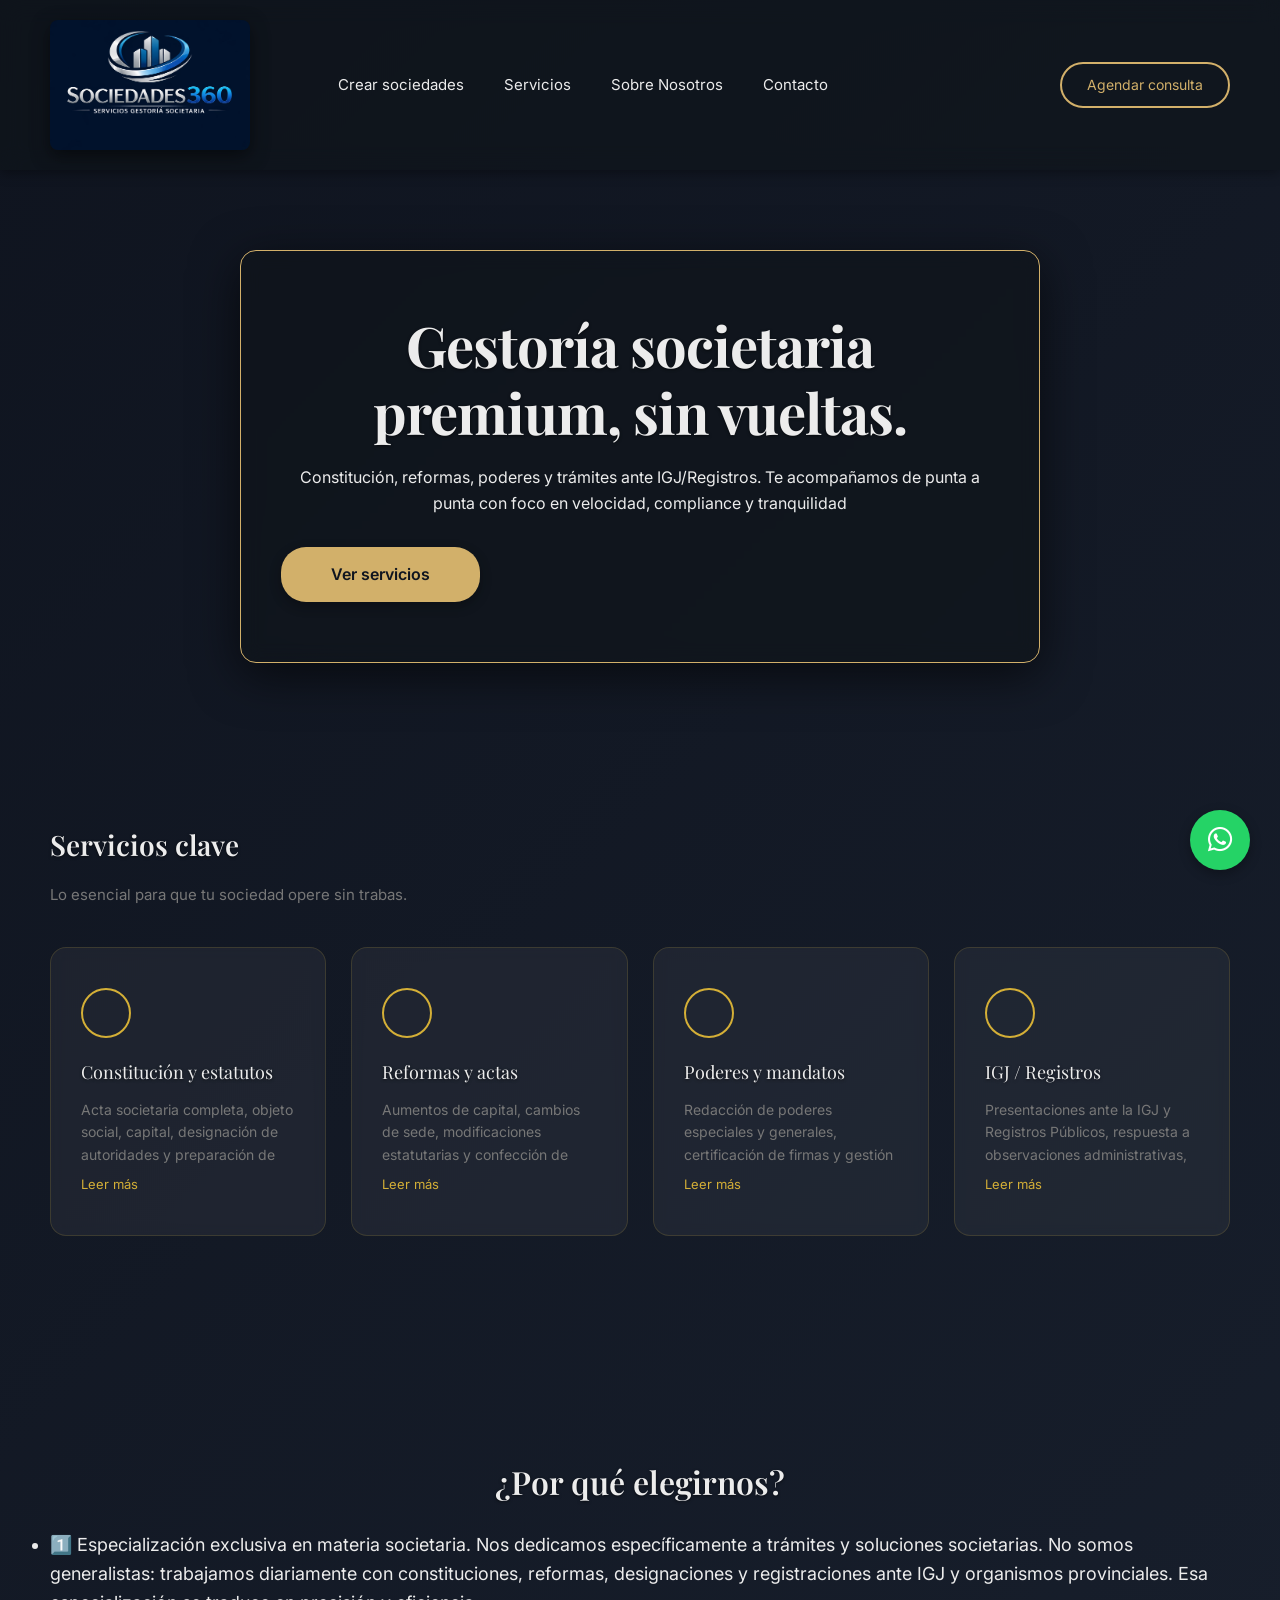
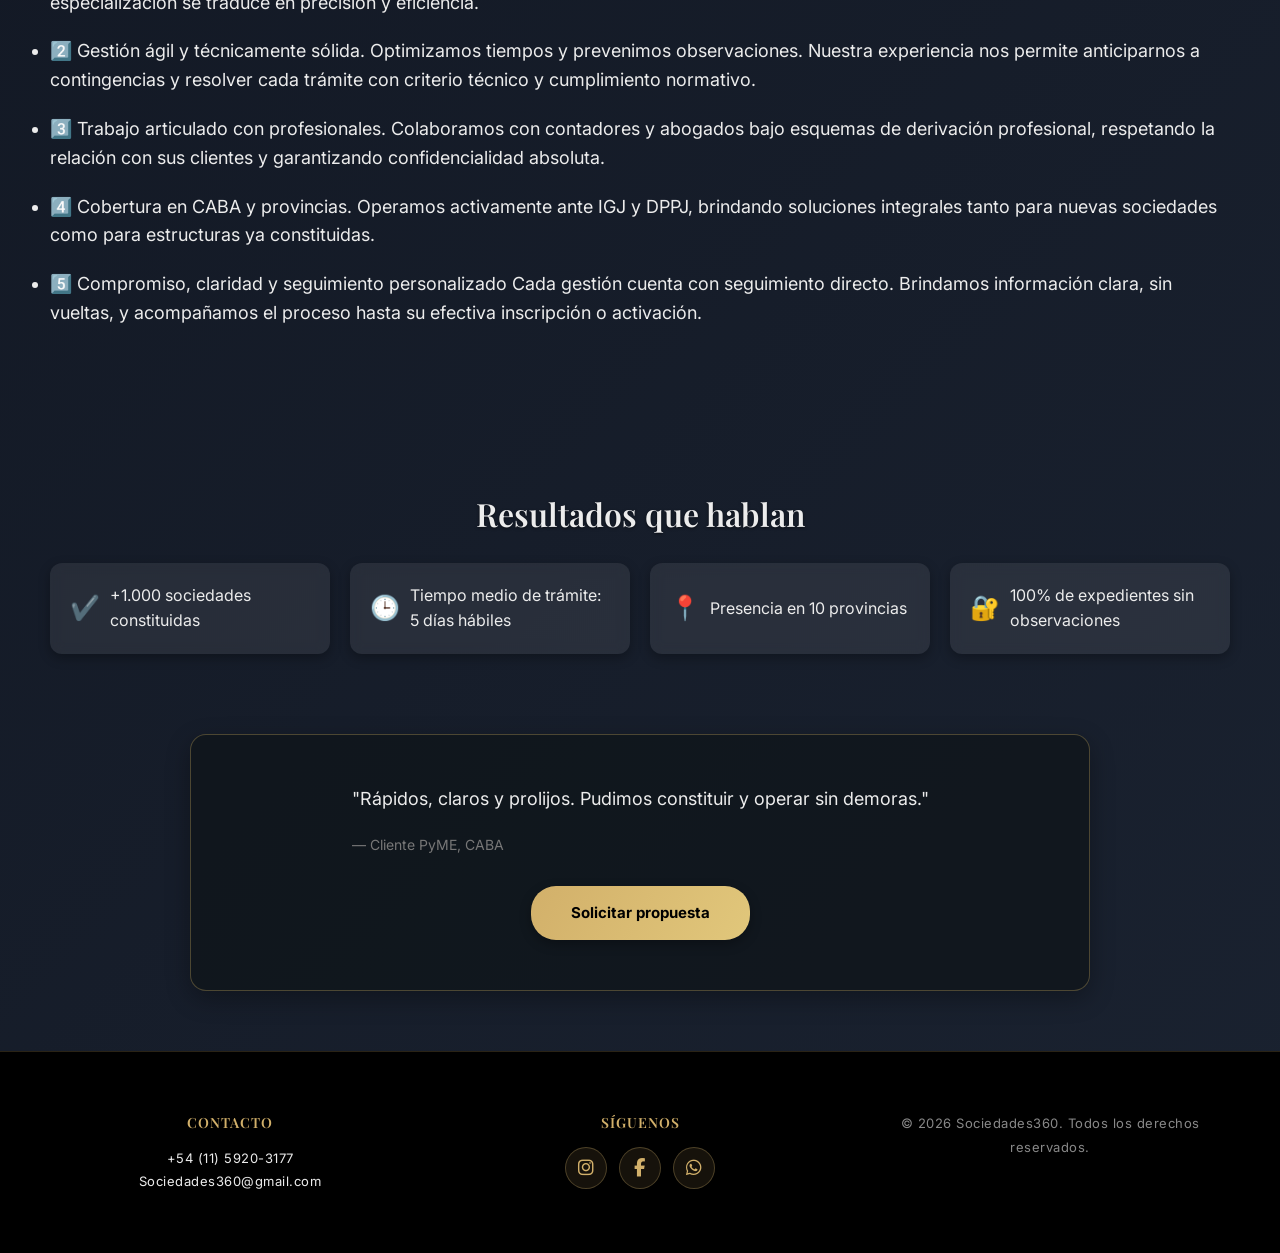
==== index.html @ 29f75405 "initial commit" ====
<!DOCTYPE html>
<html lang="es">
<head>
    <meta charset="UTF-8">
    <meta name="viewport" content="width=device-width, initial-scale=1.0">
    <title>Sociedades360</title>
    <meta charset="UTF-8"> <title>WhatsApp Icon</title> <!-- Enlace a Font Awesome desde CDN --> 
    <link rel="stylesheet" href="https://cdnjs.cloudflare.com/ajax/libs/font-awesome/6.5.1/css/all.min.css">
    <!-- Tipografía elegante -->
    <link href="https://fonts.googleapis.com/css2?family=Playfair+Display:wght@400;700&family=Inter:wght@300;400;600;700&display=swap" rel="stylesheet">
    <!-- FontAwesome para iconos -->
    <link rel="stylesheet" href="https://cdnjs.cloudflare.com/ajax/libs/font-awesome/6.4.0/css/all.min.css" integrity="sha512-ka7e6i5eOg2X3JPL40fGfkqYNPpd5F3sK0rqppsYAz16U38R8qiu8cR+3jG3GPT8Jl7A+0QSS7w7Ha7QOYObTw==" crossorigin="anonymous" referrerpolicy="no-referrer" />
    <link rel="stylesheet" href="/style.css">
</head>
<body>
    <!-- Navbar -->
    <nav>
        <a href="index.html" class="logo">
            <img src="./360sociedad.jpg" alt="Sociedades360 logo">
        </a>
        
        <ul class="nav-links">
            <li><a href="Crear.html">Crear sociedades</a></li>
            <li><a href="#servicios">Servicios</a></li>
            <li><a href="sobre-nosotros.html">Sobre Nosotros</a></li>
            <li><a href="contacto.html">Contacto</a></li>
        </ul>
        <a href="contacto.html" class="btn-agendar">Agendar consulta</a>
    </nav>
    
    <!-- Hero Section -->
    <section class="hero">
        <div class="hero-content">
            <h1>Gestoría societaria premium, sin vueltas.</h1>
            <p>Constitución, reformas, poderes y trámites ante IGJ/Registros. Te acompañamos de punta a punta con foco en velocidad, compliance y tranquilidad</p>
            <div class="hero-buttons">
                <a href="#servicios" class="btn-primary">Ver servicios</a>
            </div>
        </div>
    </section>
    
    <!-- Servicios Clave -->
    <section class="servicios-section" id="servicios">
        <h2>Servicios clave</h2>
        <p>Lo esencial para que tu sociedad opere sin trabas.</p>
        
        <div class="servicios-grid">
            <div class="servicio-card">
                <div class="icon"></div>
                <h4>Constitución y estatutos</h4>
                <p>Acta societaria completa, objeto social, capital, designación de autoridades y preparación de toda la documentación inicial exigida por la IGJ o el Registro correspondiente.</p>
                <span class="read-more">Leer más</span>
            </div>
            
            <div class="servicio-card">
                <div class="icon"></div>
                <h4>Reformas y actas</h4>
                <p>Aumentos de capital, cambios de sede, modificaciones estatutarias y confección de actas y documentación necesaria para llevar a cabo las reformas societarias de forma rápida y segura.</p>
                <span class="read-more">Leer más</span>
            </div>
            
            <div class="servicio-card">
                <div class="icon"></div>
                <h4>Poderes y mandatos</h4>
                <p>Redacción de poderes especiales y generales, certificación de firmas y gestión de mandatos ante terceros para que puedas delegar trámites con total confianza.</p>
                <span class="read-more">Leer más</span>
            </div>
            
            <div class="servicio-card">
                <div class="icon"></div>
                <h4>IGJ / Registros</h4>
                <p>Presentaciones ante la IGJ y Registros Públicos, respuesta a observaciones administrativas, seguimiento de expedientes y cierre definitivo de trámites para mantener tu empresa en regla.</p>
                <span class="read-more">Leer más</span>
            </div>
        </div>
    </section>
    
    <!-- Diferenciador -->
    <section class="diferenciador">
        <h2>¿Por qué elegirnos?</h2>
        <ul class="benefits">
            <li>1️⃣ Especialización exclusiva en materia societaria.
                Nos dedicamos específicamente a trámites y soluciones societarias. No somos generalistas: trabajamos diariamente con constituciones, reformas, designaciones y registraciones ante IGJ y organismos provinciales. Esa especialización se traduce en precisión y eficiencia.
            </li>
            <li>2️⃣ Gestión ágil y técnicamente sólida.
                Optimizamos tiempos y prevenimos observaciones. Nuestra experiencia nos permite anticiparnos a contingencias y resolver cada trámite con criterio técnico y cumplimiento normativo.

            </li>
            <li>3️⃣ Trabajo articulado con profesionales.
                Colaboramos con contadores y abogados bajo esquemas de derivación profesional, respetando la relación con sus clientes y garantizando confidencialidad absoluta.
            </li>
            <li>
                4️⃣ Cobertura en CABA y provincias.
                Operamos activamente ante IGJ y DPPJ, brindando soluciones integrales tanto para nuevas sociedades como para estructuras ya constituidas.
            </li>
            <li>5️⃣ Compromiso, claridad y seguimiento personalizado
                Cada gestión cuenta con seguimiento directo. Brindamos información clara, sin vueltas, y acompañamos el proceso hasta su efectiva inscripción o activación.
            </li>
        </ul>
    </section>
    
    <!-- Confianza -->
    <section class="confianza">
        <h2>Resultados que hablan</h2>
        <div class="stats">
            <div class="stat"><span class="icon">✔️</span><span>+1.000 sociedades constituidas</span></div>
            <div class="stat"><span class="icon">🕒</span><span>Tiempo medio de trámite: 5 días hábiles</span></div>
            <div class="stat"><span class="icon">📍</span><span>Presencia en 10 provincias</span></div>
            <div class="stat"><span class="icon">🔐</span><span>100% de expedientes sin observaciones</span></div>
        </div>
    </section>
    
    <!-- Testimonial -->
    <section class="testimonial-section">
        <div class="testimonial-text">
            <p>"Rápidos, claros y prolijos. Pudimos constituir y operar sin demoras."</p>
            <div class="testimonial-author">— Cliente PyME, CABA</div>
        </div>
        <a href="Crear.html" class="btn-solicitar">Solicitar propuesta</a>
    </section>
    
    <!-- Botón WhatsApp Flotante -->
<a href="https://wa.me/5491159203177?text=Hola%2C%20estoy%20contactando%20desde%20la%20pagina%20web%20y%20quisiera%20hacer%20una%20consulta." class="whatsapp-btn" target="_blank">
        <i class="fa-brands fa-whatsapp"></i>
    </a>
    
    <!-- Footer -->
    <footer>
        <div class="footer-content">
            <div class="footer-section">
                <h4>Contacto</h4>
                <p><a href="tel:+541159203177">+54 (11) 5920-3177</a></p>
                <p><a href="mailto:Sociedades360@gmail.com">Sociedades360@gmail.com</a></p>
            </div>
            <div class="footer-section">
                <h4>Síguenos</h4>
                <div style="display: flex; gap: 12px; justify-content: center; margin-top: 12px;">
                    <a href="https://instagram.com/sociedades360" target="_blank" class="footer-social" title="Instagram">
                        <i class="fab fa-instagram"></i>
                    </a>
                    <a href="#" class="footer-social" title="Facebook">
                        <i class="fab fa-facebook-f"></i>
                    </a>
                    <a href="https://wa.me/5491159203177" target="_blank" class="footer-social" title="WhatsApp">
                        <i class="fab fa-whatsapp"></i>
                    </a>
                </div>
            </div>
            <div class="footer-section">
                <p>&copy; 2026 Sociedades360. Todos los derechos reservados.</p>
            </div>
        </div>
    </footer>

    <!-- script para read-more -->
    <script>
        document.querySelectorAll('.servicio-card').forEach(card=>{
            const para = card.querySelector('p');
            const more = card.querySelector('.read-more');
            if(more){
                more.addEventListener('click',()=>{
                    para.classList.toggle('expanded');
                    more.textContent = para.classList.contains('expanded') ? 'Leer menos' : 'Leer más';
                });
            }
        });
    </script>
</body>
</html>
---- style.css ----
/* Shared site stylesheet generated by Copilot */

/* base resets */
* {
    margin: 0;
    padding: 0;
    box-sizing: border-box;
}

/* typography & body */
:root {
    --color-gold: #D2B06A;
    --color-dark: #0f141f;
    --color-dark2: #1a2230;
    --color-light: #ececec;
    --color-muted: #777;
}
body {
    font-family: 'Inter', 'Open Sans', Arial, sans-serif;
    background: linear-gradient(135deg, var(--color-dark) 0%, var(--color-dark2) 100%);
    color: var(--color-light);
    line-height: 1.6;
    overflow-x: hidden;
}
h1, h2, h3, h4 {
    font-family: 'Playfair Display', serif;
    text-shadow: 0 1px 3px rgba(0,0,0,0.6);
}
h1 { font-weight: 700; }
h2 { font-weight: 600; }
h3 { font-weight: 500; }
h4 { font-weight: 400; }
a { text-decoration: none; }
button { font-family: inherit; }

/* small Elegant accents */
.container { max-width:1200px; margin:0 auto; padding:0 20px; }

/* Navbar */
nav {
    display: flex;
    justify-content: space-between;
    align-items: center;
    padding: 20px 50px;
    background-color: rgba(15,20,25,0.5);
    backdrop-filter: blur(12px);
    box-shadow: 0 2px 12px rgba(0,0,0,0.4);
    position: sticky;
    top: 0;
    z-index: 100;
}
nav .logo { display:flex; align-items:center; gap:12px; color: var(--color-light); text-decoration: none; }
nav .logo img { height:130px; width:200px; object-fit:cover; border-radius:8px; margin-right:8px; box-shadow: 0 6px 18px rgba(0,0,0,0.5); }
nav .logo .logo-text { font-family: 'Playfair Display', serif; font-weight:700; font-size:20px; letter-spacing:1px; color:var(--color-light); }
nav .logo .logo-360 { color: var(--color-gold); margin-left:6px; font-weight:800; }
nav a { transition: color .25s, letter-spacing .25s; }
nav a:hover { letter-spacing: 1px; color: #b89a3c; }

.logo {
    font-weight: bold;
    font-size: 20px;
}

.nav-links {
    display: flex;
    gap: 40px;
    list-style: none;
    flex: 1;
    margin-left: 80px;
}

.nav-links a {
    color: var(--color-light);
    text-decoration: none;
    font-size: 15px;
    transition: color 0.3s;
}

.nav-links a:hover {
    color: #d4af37;
}

.nav-links a.active {
    color: var(--color-gold);
    font-weight: 600;
}

.btn-agendar {
    background: transparent;
    border: 2px solid var(--color-gold);
    color: var(--color-gold);
    padding: 10px 25px;
    border-radius: 25px;
    cursor: pointer;
    font-size: 14px;
    transition: background 0.3s, color 0.3s, transform 0.3s;
}

.btn-agendar:hover {
    background-color: var(--color-gold);
    color: #000;
    transform: translateY(-2px);
}

/* Hero Section */
.hero {
    display: flex;
    justify-content: center;
    align-items: center;
    padding: 80px 50px;
    text-align: center;
    gap: 50px;
}

.hero-content {
    flex: 1;
    max-width: 800px;
    padding: 60px 40px;
    background: rgba(15,20,25,0.6);
    backdrop-filter: blur(10px);
    border: 1px solid var(--color-gold);
    border-radius: 16px;
    box-shadow: 0 12px 48px rgba(0,0,0,0.6);
    animation: fadeIn 1s ease;
}
.hero h1, .hero p { color: var(--color-light); }
.hero h1 { font-size: 64px; letter-spacing: -1px; }
.hero p { font-size: 20px; }

@keyframes fadeIn { from {opacity:0; transform: translateY(20px);} to {opacity:1; transform: translateY(0);} }

.hero h1 {
    font-size: 56px;
    font-weight: bold;
    margin-bottom: 20px;
    line-height: 1.2;
}

.hero p {
    font-size: 16px;
    margin-bottom: 30px;
    line-height: 1.6;
}

.hero-buttons {
    display: flex;
    gap: 20px;
}

.btn-primary {
    background: linear-gradient(120deg, var(--color-gold) 0%, #e1c77b 100%);
    color: #000;
    padding: 15px 40px;
    border: none;
    border-radius: 25px;
    font-size: 15px;
    font-weight: bold;
    cursor: pointer;
    transition: filter 0.3s, transform 0.3s;
    box-shadow: 0 4px 12px rgba(0,0,0,0.3);
}

.btn-primary:hover {
    filter: brightness(1.1);
    transform: translateY(-3px);
}

.btn-secondary {
    background: transparent;
    border: 2px solid var(--color-gold);
    color: var(--color-gold);
    padding: 13px 38px;
    border-radius: 25px;
    font-size: 15px;
    cursor: pointer;
    transition: background 0.3s, color 0.3s, transform 0.3s;
}

.btn-secondary:hover {
    background-color: var(--color-gold);
    color: #000;
    transform: translateY(-3px);
}

/* Secciones nuevas */
.diferenciador, .confianza {
    padding: 80px 50px;
    color: var(--color-light);
}
.diferenciador h2, .confianza h2 {
    font-size: 32px;
    margin-bottom: 24px;
    text-align: center;
}
.benefits, .stats {
    display: grid;
    gap: 20px;
}
.benefits li {
    font-size: 18px;
    line-height:1.6;
}
.stats {
    grid-template-columns: repeat(auto-fit,minmax(200px,1fr));
}
.stat {
    background: rgba(255,255,255,0.08);
    padding: 20px;
    border-radius: 12px;
    backdrop-filter: blur(6px);
    box-shadow: 0 4px 12px rgba(0,0,0,0.3);
    display: flex;
    align-items: center;
}
.stat .icon {
    color: var(--color-gold);
    font-size: 24px;
    margin-right: 10px;
}

/* Nosotros Section */
.nosotros-section {
    padding: 80px 50px;
    color: var(--color-light);
}

.nosotros-section h2 {
    font-size: 36px;
    margin-bottom: 30px;
    text-align: center;
    color: var(--color-gold);
    text-shadow: 0 1px 3px rgba(0,0,0,0.6);
}

.nosotros-section h3 {
    font-size: 20px;
    margin-top: 25px;
    margin-bottom: 15px;
    color: var(--color-gold);
}

.nosotros-container {
    display: grid;
    grid-template-columns: 1fr 1fr;
    gap: 60px;
    margin-bottom: 40px;
    max-width: 1200px;
    margin-left: auto;
    margin-right: auto;
}

.nosotros-text {
    background: rgba(30, 40, 55, 0.5);
    padding: 40px;
    border-radius: 12px;
    border: 1px solid rgba(210, 176, 106, 0.2);
    backdrop-filter: blur(6px);
}

.nosotros-text p {
    font-size: 16px;
    line-height: 1.8;
    margin-bottom: 15px;
    color: var(--color-light);
}

.nosotros-text p strong {
    color: var(--color-gold);
}

.servicios-lista {
    list-style: none;
    padding-left: 0;
}

.servicios-lista li {
    font-size: 15px;
    line-height: 1.8;
    margin-bottom: 12px;
    padding-left: 24px;
    position: relative;
    color: var(--color-light);
}

.servicios-lista li::before {
    content: '✓';
    position: absolute;
    left: 0;
    color: var(--color-gold);
    font-weight: bold;
    font-size: 18px;
}

.servicios-lista li strong {
    color: var(--color-gold);
}

.nosotros-map {
    background: rgba(30, 40, 55, 0.5);
    padding: 30px;
    border-radius: 12px;
    border: 1px solid rgba(210, 176, 106, 0.2);
    backdrop-filter: blur(6px);
    height: fit-content;
}

.nosotros-map h3 {
    margin-top: 0;
}

@media (max-width: 768px) {
    .nosotros-container {
        grid-template-columns: 1fr;
        gap: 30px;
    }
    
    .nosotros-section {
        padding: 60px 20px;
    }
}


.servicios-section {
    padding: 80px 50px;
}

.servicios-section h2 {
    font-size: 28px;
    margin-bottom: 15px;
}

.servicios-section > p {
    color: var(--color-muted);
    margin-bottom: 40px;
    font-size: 15px;
}

.servicios-grid {
    display: grid;
    grid-template-columns: repeat(4, 1fr);
    gap: 25px;
    margin-bottom: 60px;
}

.servicio-card {
    background: rgba(255,255,255,0.05);
    backdrop-filter: blur(6px);
    border: 1px solid rgba(184,154,60,0.2);
    border-radius: 16px;
    padding: 40px 30px;
    transition: transform 0.3s, box-shadow 0.3s, border-color 0.3s;
}

.servicio-card:hover {
    border-color: #b89a3c;
    transform: translateY(-8px);
    box-shadow: 0 12px 32px rgba(0,0,0,0.25);
}

.servicio-card .icon {
    width: 50px;
    height: 50px;
    border: 2px solid #d4af37;
    border-radius: 50%;
    margin-bottom: 20px;
}

.servicio-card h4 {
    font-size: 18px;
    margin-bottom: 12px;
    color: var(--color-light);
}

.servicio-card p {
    color: var(--color-muted);
    font-size: 14px;
    line-height: 1.6;
    max-height: 4.8em; /* approx 3 lines */
    overflow: hidden;
    position: relative;
}
.servicio-card p.expanded {
    max-height: none;
}
.servicio-card .read-more {
    display: block;
    margin-top: 8px;
    font-size: 13px;
    color: #d4af37;
    cursor: pointer;
    user-select: none;
}
.servicio-card .read-more:hover {
    text-decoration: underline;
}

/* Testimonial */
.testimonial-section {
    background: rgba(15,20,25,0.7);
    border: 1px solid rgba(216,182,100,0.3);
    border-radius: 16px;
    padding: 50px 60px;
    margin: 0 auto 60px auto;
    max-width: 900px;
    display: flex;
    flex-direction: column;
    align-items: center;
    gap: 30px;
    box-shadow: 0 8px 24px rgba(0,0,0,0.3);
}

.testimonial-text {
    flex: 1;
}

.testimonial-text p {
    font-size: 18px;
    color: var(--color-light);
    margin-bottom: 20px;
    line-height: 1.6;
}

.testimonial-author {
    color: var(--color-muted);
    font-size: 14px;
}

.btn-solicitar {
    background: linear-gradient(120deg, var(--color-gold) 0%, #e1c77b 100%);
    color: #000;
    padding: 15px 40px;
    border: none;
    border-radius: 25px;
    font-size: 15px;
    font-weight: bold;
    cursor: pointer;
    transition: all 0.3s;
    white-space: nowrap;
    box-shadow: 0 4px 12px rgba(0,0,0,0.3);
}

.btn-solicitar:hover {
    filter: brightness(1.1);
}

/* Footer */
footer {
    background-color: #000;
    padding: 40px 20px;
    color: #888;
    font-size: 13px;
    letter-spacing: 0.5px;
    border-top: 1px solid rgba(210,176,106,0.2);
}

.footer-content {
    display: grid;
    grid-template-columns: repeat(3, 1fr);
    gap: 30px;
    max-width: 1200px;
    margin: 0 auto;
    padding: 20px 0;
}

.footer-section {
    text-align: center;
}

.footer-section h4 {
    font-size: 14px;
    color: var(--color-gold);
    margin-bottom: 12px;
    font-weight: 600;
    text-transform: uppercase;
    letter-spacing: 1px;
}

.footer-section p {
    font-size: 13px;
    line-height: 1.8;
}

.footer-section a {
    color: var(--color-light);
    text-decoration: none;
    transition: color 0.3s;
}

.footer-section a:hover {
    color: var(--color-gold);
}

@media (max-width: 768px) {
    .footer-content {
        grid-template-columns: 1fr;
        gap: 20px;
    }
}

/* Iconos de redes sociales en footer */
.footer-social {
    display: inline-flex;
    align-items: center;
    justify-content: center;
    width: 42px;
    height: 42px;
    background: rgba(210,176,106,0.1);
    border: 1.5px solid rgba(210,176,106,0.3);
    border-radius: 50%;
    color: var(--color-gold);
    transition: all 0.3s ease;
    font-size: 18px;
    text-decoration: none;
}

.footer-social i {
    font-size: 18px;
    color: var(--color-gold);
}

.footer-social:hover {
    background: var(--color-gold);
    color: var(--color-dark);
    border-color: var(--color-gold);
    transform: translateY(-3px);
    box-shadow: 0 6px 12px rgba(210,176,106,0.2);
}

.footer-social:hover i {
    color: var(--color-dark);
}

/* WhatsApp Flotante */
.whatsapp-btn {
    position: fixed;
    bottom: 30px;
    right: 30px;
    width: 60px;
    height: 60px;
    background-color: #25d366;
    border-radius: 50%;
    display: flex;
    justify-content: center;
    align-items: center;
    text-decoration: none;
    box-shadow: 0 4px 12px rgba(0, 0, 0, 0.3);
    transition: all 0.3s ease;
    z-index: 999;
    color: #fff;
    border: none;
}

.whatsapp-btn i {
    font-size: 28px;
    color: #fff;
}

.whatsapp-btn:hover {
    background-color: #1fbe5a;
    transform: scale(1.1);
    box-shadow: 0 6px 20px rgba(37, 211, 102, 0.4);
}

/* Wizard form (Crear.html) */
main {
    padding: 80px 20px;
    display: flex;
    justify-content: center;
}

.form-wrapper {
    background: rgba(15,20,25,0.7);
    border: 1px solid var(--color-gold);
    backdrop-filter: blur(8px);
    padding: 40px 60px;
    border-radius: 16px;
    max-width: 600px;
    width: 100%;
}

main h1 {
    color: var(--color-gold);
    text-align: center;
    margin-bottom: 10px;
    font-size: 28px;
}

main p {
    text-align: center;
    margin-bottom: 30px;
    color: var(--color-light);
}

.step h2 {
    font-size: 24px;
    margin-bottom: 20px;
    color: var(--color-light);
    text-align: center;
    position: relative;
}
.step h2::after {
    content: '';
    display: block;
    width: 50px;
    height: 3px;
    background: var(--color-gold);
    margin: 8px auto 0;
}

.step{display:none; opacity:0; transition: opacity .4s ease;}
.step.active{display:block; opacity:1;}
.buttons{margin-top:30px;display:flex;justify-content:space-between;}
.buttons button{padding:10px 20px;border:none;border-radius:6px;cursor:pointer;font-size:14px;}
.btn-next{background: var(--color-gold); color: #000;}
.btn-prev{background: #333; color: var(--color-light);}
.options{display:flex;gap:20px;flex-wrap:wrap;margin-top:20px;}
.option{flex:1 1 45%;border:2px solid rgba(216,182,100,0.3);border-radius:8px;padding:20px;cursor:pointer;transition:border-color .3s;background:rgba(255,255,255,0.05);color:var(--color-light);}
.option small { display:block; margin-top:5px; font-size:12px; color: var(--color-muted); }
.option.selected{border-color:var(--color-gold);background:rgba(216,182,100,0.2);}
label{display:block;margin-top:15px;font-weight:600;color:var(--color-light);}
input[type=text],input[type=number],textarea{width:100%;padding:10px;margin-top:5px;border:1px solid rgba(255,255,255,0.2);border-radius:6px;font-size:14px;background:rgba(0,0,0,0.4);color:var(--color-light);}
textarea{resize:none;height:150px;}

/* Nueva estructura Sobre Nosotros - Hero */
.hero-nosotros {
    background: linear-gradient(135deg, rgba(210,176,106,0.05) 0%, rgba(210,176,106,0.01) 100%);
    padding: 100px 50px;
    text-align: center;
    border-bottom: 2px solid rgba(210,176,106,0.2);
}

.hero-nosotros-content h1 {
    font-size: 48px;
    color: var(--color-gold);
    margin-bottom: 20px;
    text-shadow: 0 2px 6px rgba(0,0,0,0.5);
}

.hero-nosotros-content p {
    font-size: 18px;
    color: var(--color-light);
    max-width: 700px;
    margin: 10px auto;
}

/* Secciones de contenido */
.seccion-content, .seccion-ubicacion, .seccion-servicios-nosotros, .seccion-cta-final {
    padding: 80px 50px;
}

.container-seccion {
    max-width: 1200px;
    margin: 0 auto;
}

.seccion-content h2, .seccion-ubicacion h2, .seccion-servicios-nosotros h2, .seccion-cta-final h2 {
    font-size: 42px;
    color: var(--color-gold);
    margin-bottom: 50px;
    text-align: center;
    text-shadow: 0 2px 6px rgba(0,0,0,0.5);
}

/* Quiénes Somos - Layout 2 columnas */
.contenido-dos-columnas {
    display: grid;
    grid-template-columns: 1fr 1fr;
    gap: 60px;
    align-items: start;
}

.columna-texto {
    background: rgba(30,40,55,0.4);
    padding: 40px;
    border-radius: 12px;
    border: 1px solid rgba(210,176,106,0.2);
    backdrop-filter: blur(6px);
}

.columna-texto p {
    font-size: 16px;
    line-height: 1.8;
    margin-bottom: 18px;
    color: var(--color-light);
}

.columna-texto p strong {
    color: var(--color-gold);
}

.lista-valores {
    list-style: none;
    padding: 0;
    margin-top: 20px;
}

.lista-valores li {
    font-size: 15px;
    line-height: 1.8;
    margin-bottom: 12px;
    color: var(--color-light);
}

.lista-valores li strong {
    color: var(--color-gold);
}

/* Stats Column */
.columna-stats {
    display: grid;
    grid-template-columns: 1fr 1fr;
    gap: 20px;
}

.stat-block {
    background: rgba(210,176,106,0.1);
    border: 1px solid rgba(210,176,106,0.3);
    border-radius: 12px;
    padding: 30px 20px;
    text-align: center;
    backdrop-filter: blur(6px);
    transition: all 0.3s ease;
}

.stat-block:hover {
    background: rgba(210,176,106,0.2);
    border-color: rgba(210,176,106,0.6);
    transform: translateY(-5px);
}

.stat-numero {
    font-size: 36px;
    font-weight: 700;
    color: var(--color-gold);
    margin-bottom: 8px;
}

.stat-label {
    font-size: 14px;
    color: var(--color-light);
    text-transform: uppercase;
    letter-spacing: 1px;
}

/* Ubicación */
.seccion-ubicacion {
    background: rgba(210,176,106,0.03);
    border-top: 2px solid rgba(210,176,106,0.2);
    border-bottom: 2px solid rgba(210,176,106,0.2);
}

.contenido-ubicacion {
    display: grid;
    grid-template-columns: 1fr 1fr;
    gap: 60px;
    align-items: center;
}

.info-ubicacion {
    background: rgba(30,40,55,0.4);
    padding: 40px;
    border-radius: 12px;
    border: 1px solid rgba(210,176,106,0.2);
    backdrop-filter: blur(6px);
}

.info-ubicacion h3 {
    font-size: 24px;
    color: var(--color-gold);
    margin-bottom: 20px;
}

.info-ubicacion p {
    font-size: 15px;
    line-height: 1.8;
    margin-bottom: 16px;
    color: var(--color-light);
}

.info-ubicacion p strong {
    color: var(--color-gold);
}

.mapa-container {
    border-radius: 12px;
    overflow: hidden;
    border: 2px solid rgba(210,176,106,0.3);
}

.mapa-container iframe {
    width: 100%;
    height: 450px;
    border: none;
}

/* Servicios Grid */
.servicios-grid-nosotros {
    display: grid;
    grid-template-columns: repeat(3, 1fr);
    gap: 30px;
    margin-top: 40px;
}

.servicio-bloque {
    background: rgba(30,40,55,0.5);
    padding: 30px;
    border-radius: 12px;
    border: 1px solid rgba(210,176,106,0.2);
    backdrop-filter: blur(6px);
    transition: all 0.3s ease;
}

.servicio-bloque:hover {
    background: rgba(30,40,55,0.8);
    border-color: rgba(210,176,106,0.5);
    transform: translateY(-8px);
    box-shadow: 0 12px 24px rgba(210,176,106,0.15);
}

.servicio-bloque h4 {
    font-size: 18px;
    color: var(--color-light);
    margin-bottom: 15px;
    font-weight: 600;
}

.servicio-bloque p {
    font-size: 14px;
    line-height: 1.7;
    color: var(--color-light);
}

/* CTA Final */
.seccion-cta-final {
    text-align: center;
    background: linear-gradient(135deg, rgba(210,176,106,0.08) 0%, rgba(210,176,106,0.02) 100%);
    border-top: 2px solid rgba(210,176,106,0.2);
}

.seccion-cta-final h2 {
    margin-bottom: 15px;
}

.seccion-cta-final p {
    font-size: 18px;
    color: var(--color-light);
    margin-bottom: 30px;
}

.btn-primary, .btn-secondary {
    padding: 15px 50px;
    font-size: 16px;
    font-weight: 600;
    border: none;
    border-radius: 25px;
    cursor: pointer;
    transition: all 0.3s ease;
    text-decoration: none;
}

.btn-primary {
    background: var(--color-gold);
    color: var(--color-dark);
}

.btn-primary:hover {
    background: #e8c34a;
    transform: translateY(-2px);
    box-shadow: 0 8px 16px rgba(210,176,106,0.3);
}

.btn-secondary {
    background: transparent;
    border: 2px solid var(--color-gold);
    color: var(--color-gold);
}

.btn-secondary:hover {
    background: var(--color-gold);
    color: var(--color-dark);
    transform: translateY(-2px);
}

@media (max-width: 768px) {
    .nav-links {
        flex-direction: column;
        gap: 20px;
    }
    
    .hero {
        flex-direction: column;
    }
    
    .servicios-grid {
        grid-template-columns: 1fr;
    }
    
    .testimonial-section {
        flex-direction: column;
    }
    
    .whatsapp-btn {
        bottom: 20px;
        right: 20px;
    }
    
    /* Mobile - Sobre Nosotros */
    .hero-nosotros {
        padding: 60px 20px;
    }
    
    .hero-nosotros-content h1 {
        font-size: 32px;
    }
    
    .hero-nosotros-content p {
        font-size: 16px;
    }
    
    .seccion-content, .seccion-ubicacion, .seccion-servicios-nosotros, .seccion-cta-final {
        padding: 60px 20px;
    }
    
    .seccion-content h2, .seccion-ubicacion h2, .seccion-servicios-nosotros h2, .seccion-cta-final h2 {
        font-size: 28px;
        margin-bottom: 30px;
    }
    
    .contenido-dos-columnas {
        grid-template-columns: 1fr;
        gap: 30px;
    }
    
    .columna-stats {
        grid-template-columns: 1fr 1fr;
        gap: 15px;
    }
    
    .stat-block {
        padding: 20px 15px;
    }
    
    .stat-numero {
        font-size: 28px;
    }
    
    .contenido-ubicacion {
        grid-template-columns: 1fr;
        gap: 30px;
    }
    
    .mapa-container iframe {
        height: 300px;
    }
    
    .servicios-grid-nosotros {
        grid-template-columns: 1fr;
        gap: 20px;
    }
    
    [style*="display: flex; gap: 20px"] {
        flex-direction: column !important;
    }
}

/* Contacto Page */

/* Hero Contacto */
.hero-contacto {
    background: linear-gradient(135deg, rgba(210,176,106,0.05) 0%, rgba(210,176,106,0.01) 100%);
    padding: 100px 50px;
    text-align: center;
    border-bottom: 2px solid rgba(210,176,106,0.2);
}

.hero-contacto-content h1 {
    font-size: 48px;
    color: var(--color-gold);
    margin-bottom: 20px;
    text-shadow: 0 2px 6px rgba(0,0,0,0.5);
}

.hero-contacto-content p {
    font-size: 18px;
    color: var(--color-light);
    max-width: 700px;
    margin: 0 auto;
}

/* Sección de Contacto */
.seccion-contacto {
    padding: 80px 50px;
    background: rgba(210,176,106,0.01);
}

.contacto-grid {
    display: grid;
    grid-template-columns: 1fr 1fr;
    gap: 60px;
    max-width: 1200px;
    margin: 0 auto;
}

/* Formulario */
.formulario-contacto {
    background: rgba(30,40,55,0.4);
    padding: 40px;
    border-radius: 12px;
    border: 1px solid rgba(210,176,106,0.2);
    backdrop-filter: blur(6px);
}

.formulario-contacto h2 {
    font-size: 28px;
    color: var(--color-gold);
    margin-bottom: 30px;
}

.form-group {
    margin-bottom: 20px;
    display: flex;
    flex-direction: column;
}

.form-group label {
    font-size: 14px;
    font-weight: 600;
    color: var(--color-light);
    margin-bottom: 8px;
    text-transform: uppercase;
    letter-spacing: 0.5px;
}

.form-group input,
.form-group textarea {
    padding: 12px 15px;
    border: 1px solid rgba(210,176,106,0.2);
    border-radius: 6px;
    background: rgba(0,0,0,0.3);
    color: var(--color-light);
    font-family: 'Inter', sans-serif;
    font-size: 14px;
    transition: all 0.3s ease;
}

.form-group input:focus,
.form-group textarea:focus {
    outline: none;
    border-color: var(--color-gold);
    background: rgba(0,0,0,0.5);
    box-shadow: 0 0 8px rgba(210,176,106,0.2);
}

.form-group input::placeholder,
.form-group textarea::placeholder {
    color: rgba(236,236,236,0.4);
}

.btn-enviar {
    width: 100%;
    padding: 15px;
    background: var(--color-gold);
    color: var(--color-dark);
    border: none;
    border-radius: 6px;
    font-weight: 700;
    font-size: 16px;
    cursor: pointer;
    transition: all 0.3s ease;
    text-transform: uppercase;
    letter-spacing: 1px;
    margin-top: 10px;
}

.btn-enviar:hover {
    background: #e8c34a;
    transform: translateY(-2px);
    box-shadow: 0 8px 16px rgba(210,176,106,0.3);
}

/* Información de Contacto */
.info-contacto {
    display: flex;
    flex-direction: column;
    gap: 30px;
}

.info-contacto h2 {
    font-size: 28px;
    color: var(--color-gold);
    margin-bottom: 10px;
}

.info-bloque {
    background: rgba(30,40,55,0.4);
    padding: 25px;
    border-radius: 12px;
    border: 1px solid rgba(210,176,106,0.2);
    backdrop-filter: blur(6px);
    transition: all 0.3s ease;
}

.info-bloque:hover {
    background: rgba(30,40,55,0.6);
    border-color: rgba(210,176,106,0.4);
}

.info-bloque h3 {
    font-size: 16px;
    color: var(--color-light);
    margin-bottom: 12px;
    font-weight: 600;
}

.info-bloque p {
    font-size: 14px;
    color: var(--color-light);
    line-height: 1.6;
}

.info-bloque a {
    color: var(--color-light);
    text-decoration: none;
    transition: color 0.3s;
}

.info-bloque a:hover {
    color: var(--color-gold);
}

.contact-link {
    color: var(--color-light);
    text-decoration: none;
    transition: color 0.3s;
}

.contact-link:hover {
    color: var(--color-gold);
}

.redes-sociales {
    padding-bottom: 10px;
}

.red-social {
    display: inline-flex;
    align-items: center;
    justify-content: center;
    width: 45px;
    height: 45px;
    background: rgba(210,176,106,0.1);
    border: 1px solid rgba(210,176,106,0.3);
    border-radius: 50%;
    color: var(--color-gold);
    transition: all 0.3s ease;
    font-size: 18px;
}

.red-social:hover {
    background: var(--color-gold);
    color: var(--color-dark);
    transform: translateY(-3px);
}

/* Mapa */
.seccion-mapa {
    padding: 80px 50px;
    border-top: 2px solid rgba(210,176,106,0.2);
    border-bottom: 2px solid rgba(210,176,106,0.2);
}

.seccion-mapa h2 {
    font-size: 42px;
    color: var(--color-gold);
    margin-bottom: 40px;
    text-align: center;
}

.mapa-responsive {
    max-width: 1200px;
    margin: 0 auto;
    border-radius: 12px;
    overflow: hidden;
    border: 2px solid rgba(210,176,106,0.3);
    box-shadow: 0 8px 24px rgba(0,0,0,0.3);
}

/* CTA Contacto */
.seccion-cta-contacto {
    text-align: center;
    padding: 80px 50px;
    background: linear-gradient(135deg, rgba(210,176,106,0.08) 0%, rgba(210,176,106,0.02) 100%);
}

.seccion-cta-contacto h2 {
    font-size: 42px;
    color: var(--color-gold);
    margin-bottom: 15px;
}

.seccion-cta-contacto p {
    font-size: 18px;
    color: var(--color-light);
    max-width: 700px;
    margin: 0 auto;
}

/* Media Query Contacto */
@media (max-width: 768px) {
    .hero-contacto {
        padding: 60px 20px;
    }
    
    .hero-contacto-content h1 {
        font-size: 32px;
    }
    
    .hero-contacto-content p {
        font-size: 16px;
    }
    
    .seccion-contacto {
        padding: 60px 20px;
    }
    
    .contacto-grid {
        grid-template-columns: 1fr;
        gap: 30px;
    }
    
    .formulario-contacto h2,
    .info-contacto h2 {
        font-size: 24px;
    }
    
    .seccion-mapa {
        padding: 60px 20px;
    }
    
    .seccion-mapa h2 {
        font-size: 28px;
        margin-bottom: 30px;
    }
    
    .mapa-responsive iframe {
        height: 350px;
    }
    
    .seccion-cta-contacto {
        padding: 60px 20px;
    }
    
    .seccion-cta-contacto h2 {
        font-size: 28px;
    }
    
    .seccion-cta-contacto p {
        font-size: 16px;
    }
}
.aviso-whatsapp{
  margin-top: 10px;
  font-size: 0.9rem;
  opacity: 0.8;
  line-height: 1.3;
}
.form-input{
    padding: 10px;
    margin-top: 5px;
    border: 1px solid rgba(255, 255, 255, 0.2);
    border-radius: 6px;
    font-size: 14px;
    background: rgba(0, 0, 0, 0.4);
    color: var(--color-light);
}
.menu-btn{
  display: flex;
  align-items: center;
  gap: 8px;
  background: #a31212;
  color: white;
  padding: 8px 14px;
  border-radius: 6px;
  text-decoration: none;
}

.icono{
  width:16px;
  height:16px;
}
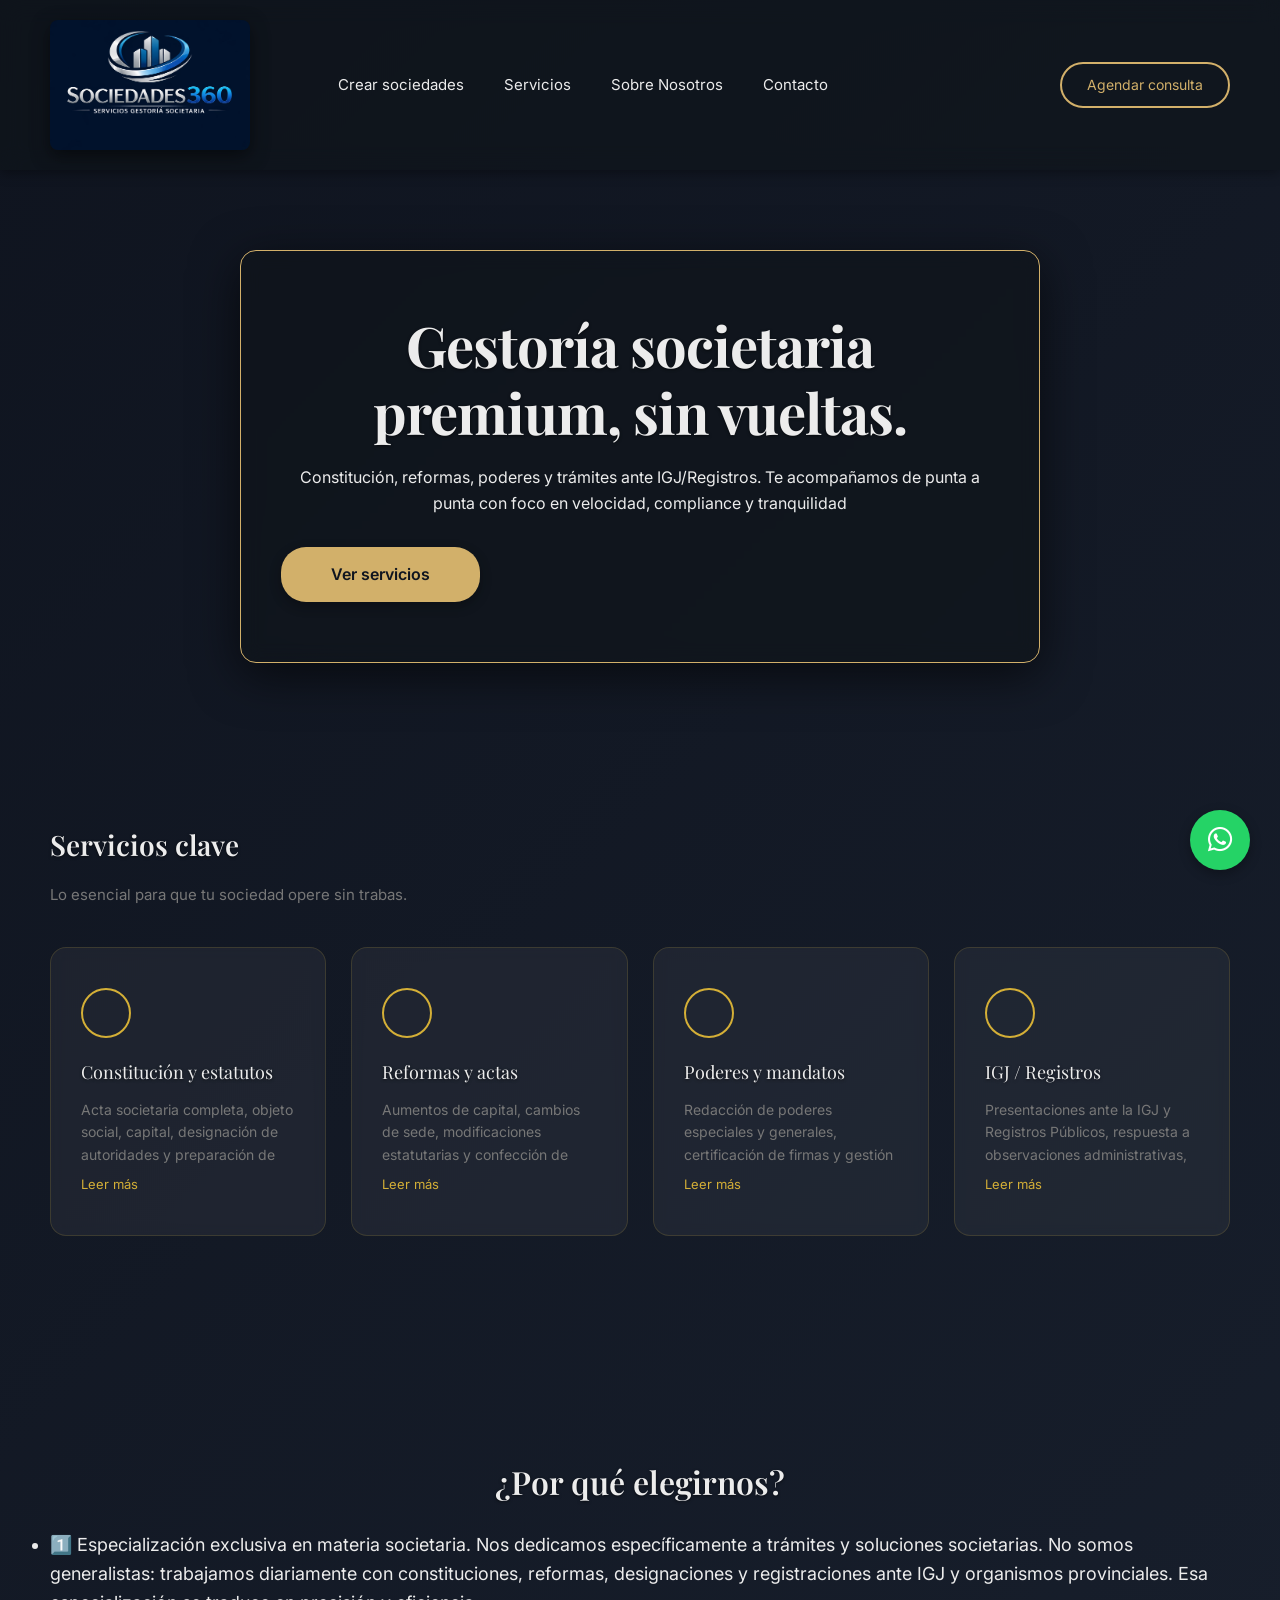
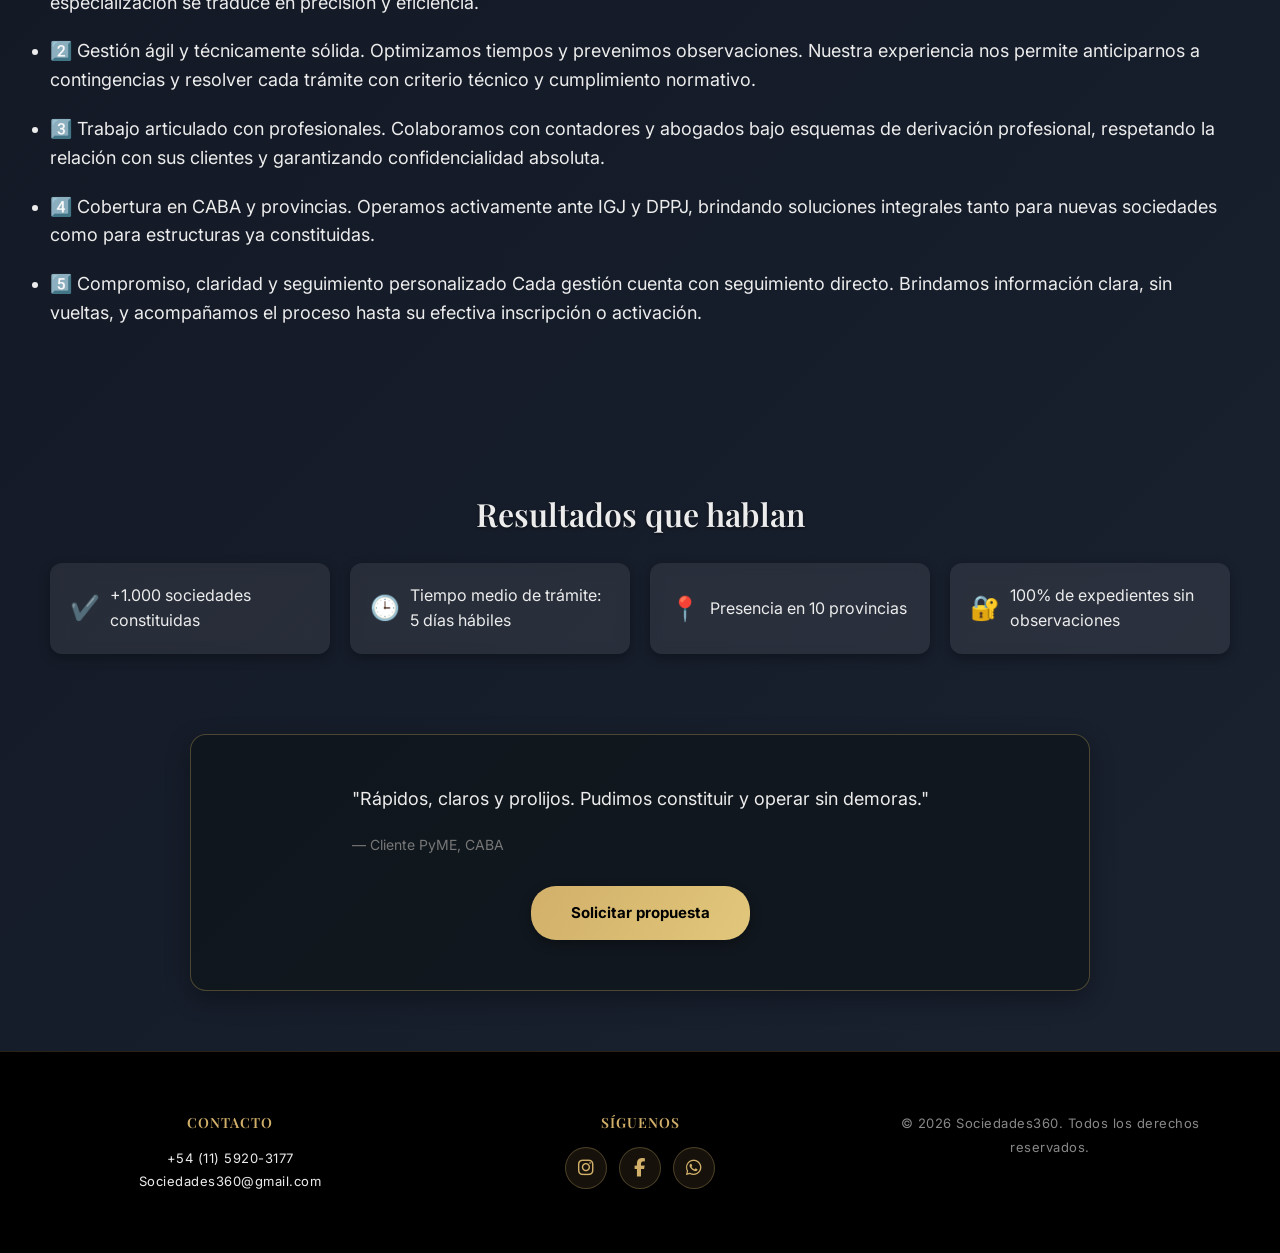
==== commit c719bf14: "Update index.html" ====
--- a/index.html
+++ b/index.html
@@ -10,7 +10,7 @@
     <link href="https://fonts.googleapis.com/css2?family=Playfair+Display:wght@400;700&family=Inter:wght@300;400;600;700&display=swap" rel="stylesheet">
     <!-- FontAwesome para iconos -->
     <link rel="stylesheet" href="https://cdnjs.cloudflare.com/ajax/libs/font-awesome/6.4.0/css/all.min.css" integrity="sha512-ka7e6i5eOg2X3JPL40fGfkqYNPpd5F3sK0rqppsYAz16U38R8qiu8cR+3jG3GPT8Jl7A+0QSS7w7Ha7QOYObTw==" crossorigin="anonymous" referrerpolicy="no-referrer" />
-    <link rel="stylesheet" href="/style.css">
+    <link rel="stylesheet" href="./style.css">
 </head>
 <body>
     <!-- Navbar -->
@@ -166,4 +166,5 @@
         });
     </script>
 </body>
-</html>+
+</html>
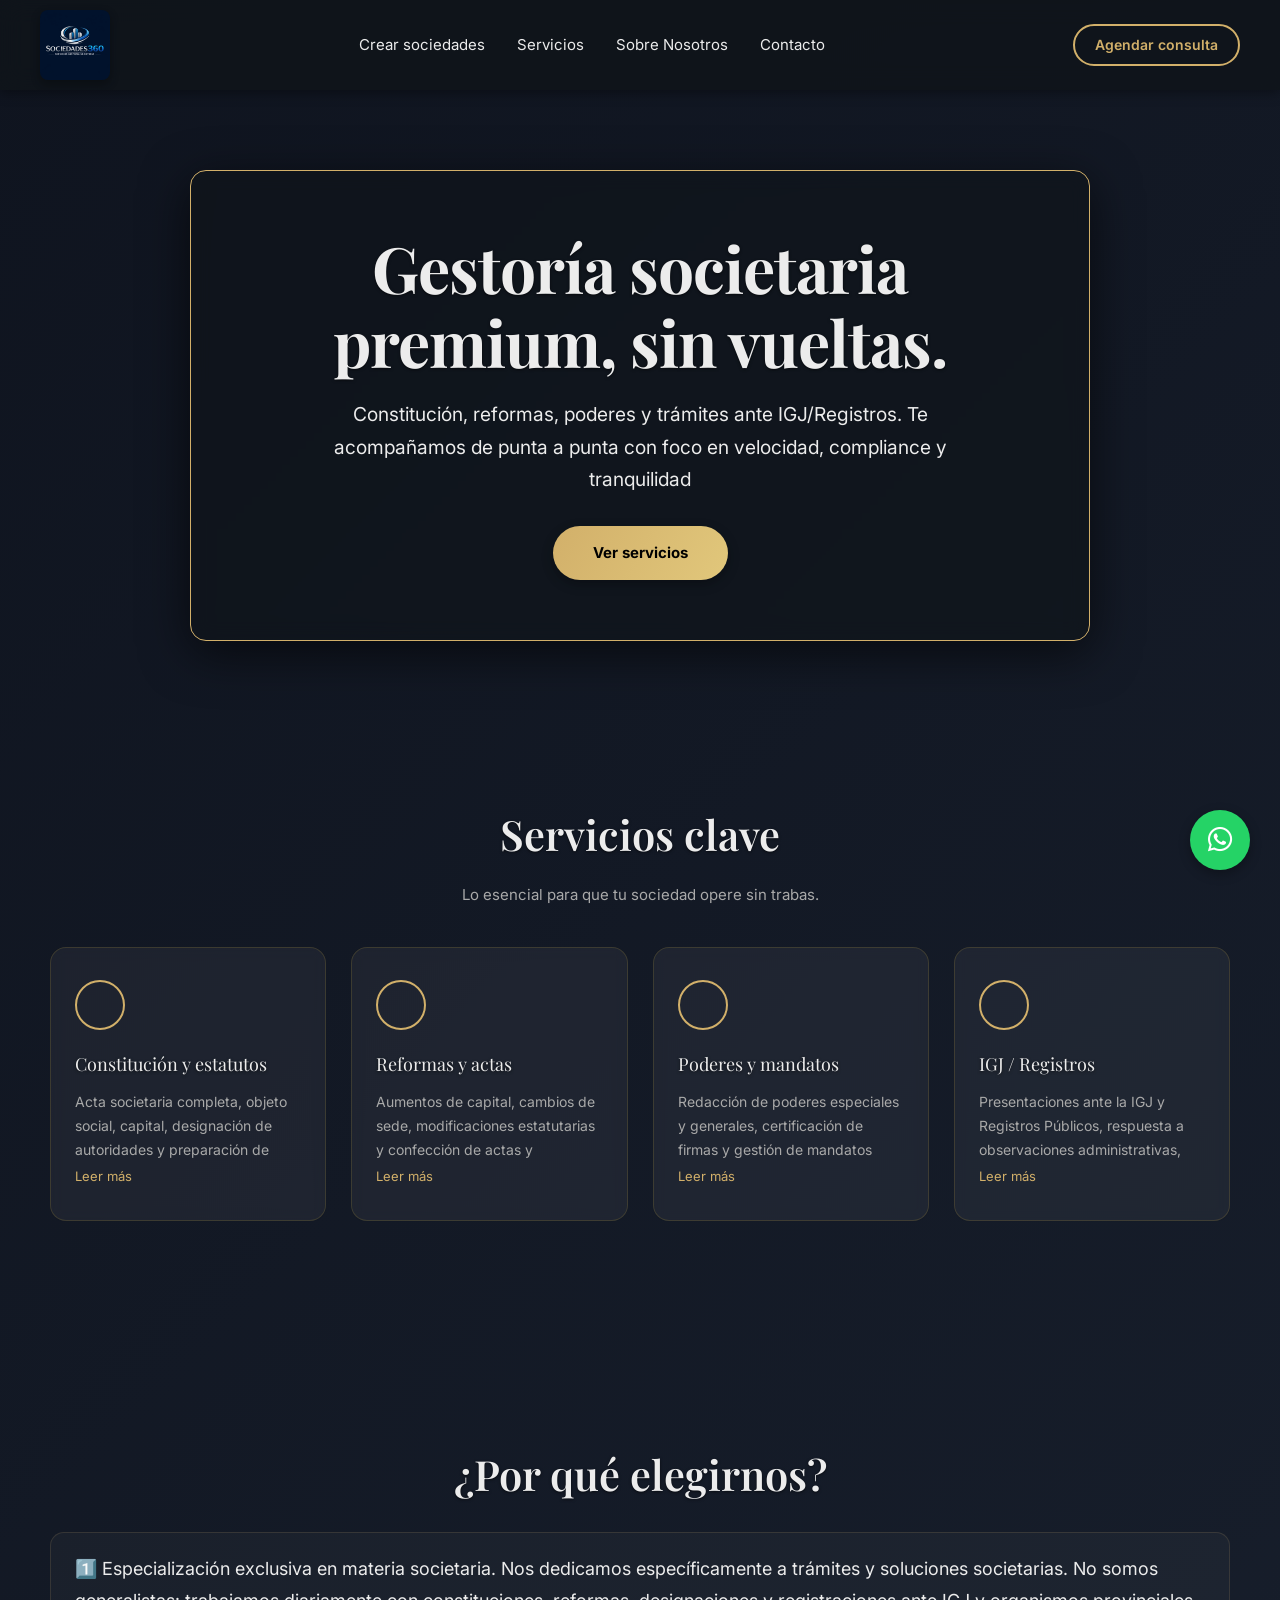
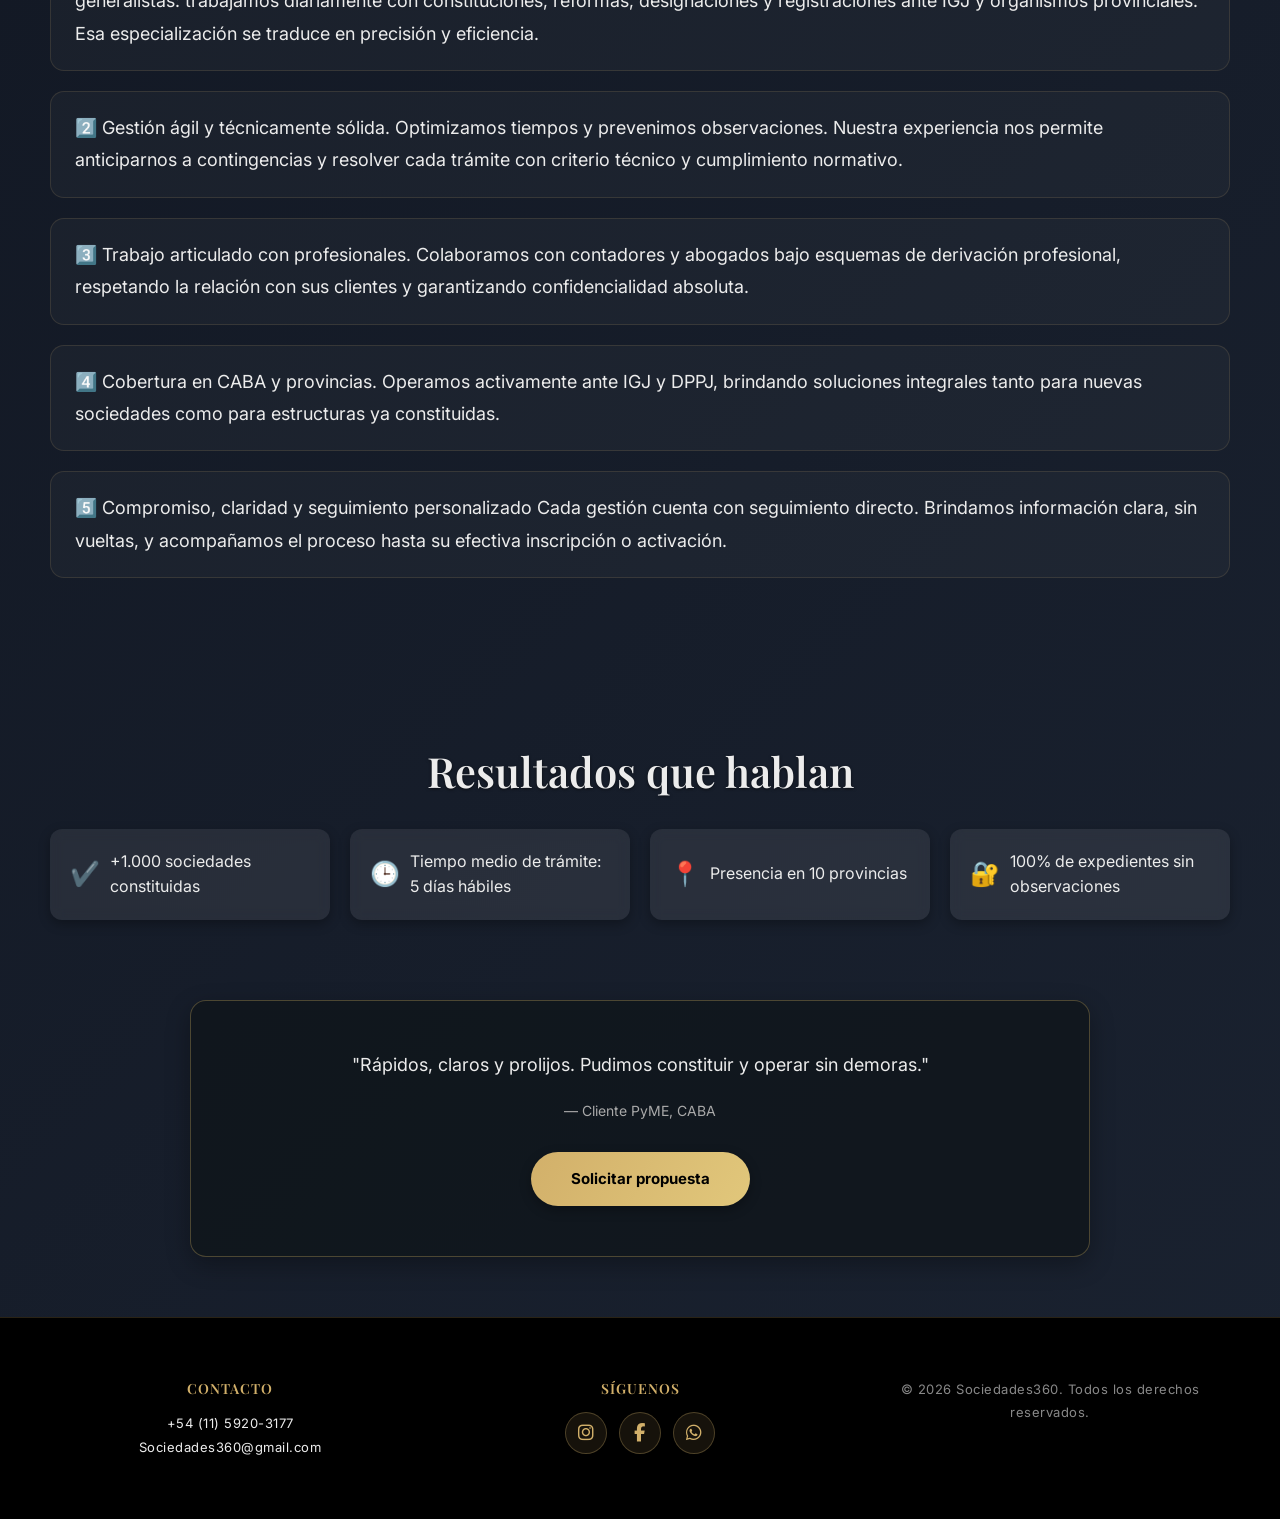
==== commit c774f444: "Update index.html + new nav" ====
--- a/index.html
+++ b/index.html
@@ -15,18 +15,25 @@
 <body>
     <!-- Navbar -->
     <nav>
-        <a href="index.html" class="logo">
-            <img src="./360sociedad.jpg" alt="Sociedades360 logo">
-        </a>
-        
-        <ul class="nav-links">
-            <li><a href="Crear.html">Crear sociedades</a></li>
-            <li><a href="#servicios">Servicios</a></li>
-            <li><a href="sobre-nosotros.html">Sobre Nosotros</a></li>
-            <li><a href="contacto.html">Contacto</a></li>
-        </ul>
-        <a href="contacto.html" class="btn-agendar">Agendar consulta</a>
-    </nav>
+    <a href="index.html" class="logo">
+        <img src="./360sociedad.jpg" alt="Sociedades360 logo">
+    </a>
+
+    <div class="menu-toggle" id="mobile-menu">
+        <span></span>
+        <span></span>
+        <span></span>
+    </div>
+
+    <ul class="nav-links">
+        <li><a href="Crear.html">Crear sociedades</a></li>
+        <li><a href="#servicios">Servicios</a></li>
+        <li><a href="sobre-nosotros.html">Sobre Nosotros</a></li>
+        <li><a href="contacto.html">Contacto</a></li>
+    </ul>
+
+    <a href="contacto.html" class="btn-agendar">Agendar consulta</a>
+</nav>
     
     <!-- Hero Section -->
     <section class="hero">
@@ -164,7 +171,15 @@
                 });
             }
         });
+
+const menuToggle = document.getElementById('mobile-menu');
+    const navLinks = document.querySelector('.nav-links');
+
+    menuToggle.addEventListener('click', () => {
+        navLinks.classList.toggle('active');
+    });
     </script>
 </body>
 
 </html>
+
--- a/style.css
+++ b/style.css
@@ -1,20 +1,66 @@
-/* Shared site stylesheet generated by Copilot */
-
-/* base resets */
-* {
+/* =========================================================
+   SOCIEDADES360 - STYLE.CSS COMPLETO Y RESPONSIVE
+========================================================= */
+
+/* ---------- RESET ---------- */
+*,
+*::before,
+*::after {
     margin: 0;
     padding: 0;
     box-sizing: border-box;
 }
 
-/* typography & body */
 :root {
     --color-gold: #D2B06A;
+    --color-gold-2: #e1c77b;
     --color-dark: #0f141f;
     --color-dark2: #1a2230;
     --color-light: #ececec;
-    --color-muted: #777;
-}
+    --color-muted: #a9a9a9;
+    --color-border: rgba(210, 176, 106, 0.2);
+    --color-card: rgba(255, 255, 255, 0.05);
+    --color-card-2: rgba(30, 40, 55, 0.45);
+    --shadow-soft: 0 4px 12px rgba(0, 0, 0, 0.3);
+    --shadow-strong: 0 12px 32px rgba(0, 0, 0, 0.35);
+    --radius: 16px;
+    --container: 1200px;
+}
+
+/* 2. Estilos normales del Navbar (Desktop/PC) */
+nav {
+    display: flex;
+    align-items: center;
+    /* ... todo el código que ya tienes ... */
+}
+
+.nav-links {
+    display: flex;
+    /* ... estilos de los links ... */
+}
+
+/* 3. AL FINAL DE TODO: Los @media queries */
+@media (max-width: 900px) {
+    /* Aquí adentro va todo lo que cambia para celulares */
+    .menu-toggle {
+        display: flex; 
+    }
+
+    .nav-links {
+        display: none; /* Se oculta el menú horizontal */
+        position: absolute;
+        /* ... el resto del código responsive ... */
+    }
+
+    .nav-links.active {
+        display: flex !important; /* Aparece cuando tocas el botón */
+    }
+}
+
+html {
+    scroll-behavior: smooth;
+}
+
 body {
     font-family: 'Inter', 'Open Sans', Arial, sans-serif;
     background: linear-gradient(135deg, var(--color-dark) 0%, var(--color-dark2) 100%);
@@ -22,78 +68,119 @@
     line-height: 1.6;
     overflow-x: hidden;
 }
-h1, h2, h3, h4 {
+
+img,
+picture,
+video,
+svg,
+canvas {
+    max-width: 100%;
+    display: block;
+    height: auto;
+}
+
+a {
+    text-decoration: none;
+}
+
+button,
+input,
+textarea,
+select {
+    font: inherit;
+}
+
+h1,
+h2,
+h3,
+h4 {
     font-family: 'Playfair Display', serif;
-    text-shadow: 0 1px 3px rgba(0,0,0,0.6);
-}
+    text-shadow: 0 1px 3px rgba(0, 0, 0, 0.6);
+}
+
 h1 { font-weight: 700; }
 h2 { font-weight: 600; }
 h3 { font-weight: 500; }
 h4 { font-weight: 400; }
-a { text-decoration: none; }
-button { font-family: inherit; }
-
-/* small Elegant accents */
-.container { max-width:1200px; margin:0 auto; padding:0 20px; }
-
-/* Navbar */
+
+.container {
+    width: min(var(--container), calc(100% - 40px));
+    margin-inline: auto;
+}
+
+/* ---------- NAVBAR CORREGIDO ---------- */
 nav {
     display: flex;
+    align-items: center;
     justify-content: space-between;
-    align-items: center;
-    padding: 20px 50px;
-    background-color: rgba(15,20,25,0.5);
+    padding: 0px 40px; /* Ajustado para que no sea tan alto */
+    background-color: rgba(15, 20, 25, 0.8); /* Mantengo tu transparencia */
     backdrop-filter: blur(12px);
-    box-shadow: 0 2px 12px rgba(0,0,0,0.4);
+    box-shadow: 0 2px 12px rgba(0, 0, 0, 0.4);
     position: sticky;
     top: 0;
-    z-index: 100;
-}
-nav .logo { display:flex; align-items:center; gap:12px; color: var(--color-light); text-decoration: none; }
-nav .logo img { height:130px; width:200px; object-fit:cover; border-radius:8px; margin-right:8px; box-shadow: 0 6px 18px rgba(0,0,0,0.5); }
-nav .logo .logo-text { font-family: 'Playfair Display', serif; font-weight:700; font-size:20px; letter-spacing:1px; color:var(--color-light); }
-nav .logo .logo-360 { color: var(--color-gold); margin-left:6px; font-weight:800; }
-nav a { transition: color .25s, letter-spacing .25s; }
-nav a:hover { letter-spacing: 1px; color: #b89a3c; }
-
-.logo {
-    font-weight: bold;
-    font-size: 20px;
-}
-
+    z-index: 1000;
+    height: 90px; /* Altura fija para que no se deforme */
+}
+
+/* EL LOGO: Aquí estaba el error del tamaño */
+nav .logo {
+    display: flex;
+    align-items: center;
+    height: 100%;
+}
+
+nav .logo img {
+    height: 70px; /* Altura controlada */
+    width: auto;   /* El ancho se ajusta solo para no pixelar */
+    object-fit: contain;
+    border-radius: 8px;
+    box-shadow: 0 4px 10px rgba(0, 0, 0, 0.3);
+    transition: transform 0.3s ease;
+}
+
+nav .logo img:hover {
+    transform: scale(1.05);
+}
+
+/* LINKS: Mantengo tus estilos y espaciado */
 .nav-links {
     display: flex;
-    gap: 40px;
+    align-items: center;
+    gap: 32px;
     list-style: none;
-    flex: 1;
-    margin-left: 80px;
+    margin: 0;
+    padding: 0;
 }
 
 .nav-links a {
     color: var(--color-light);
+    font-size: 15px;
     text-decoration: none;
-    font-size: 15px;
-    transition: color 0.3s;
-}
-
-.nav-links a:hover {
-    color: #d4af37;
-}
-
-.nav-links a.active {
-    color: var(--color-gold);
-    font-weight: 600;
-}
-
+    transition: color .25s ease, letter-spacing .25s ease;
+}
+
+.nav-links a:hover, .nav-links a.active {
+    color: var(--color-gold);
+    letter-spacing: 0.5px;
+}
+
+/* BOTÓN AGENDAR: Mantengo tu diseño dorado */
 .btn-agendar {
+    display: inline-flex;
+    align-items: center;
+    justify-content: center;
+    min-height: 42px;
     background: transparent;
     border: 2px solid var(--color-gold);
     color: var(--color-gold);
-    padding: 10px 25px;
-    border-radius: 25px;
-    cursor: pointer;
+    padding: 8px 20px;
+    border-radius: 999px;
+    text-decoration: none;
     font-size: 14px;
+    font-weight: 600;
     transition: background 0.3s, color 0.3s, transform 0.3s;
+    white-space: nowrap;
 }
 
 .btn-agendar:hover {
@@ -102,65 +189,140 @@
     transform: translateY(-2px);
 }
 
-/* Hero Section */
+/* --- MENÚ RESPONSIVE (CELULARES) --- */
+
+/* Primero, ocultamos el botón de hamburguesa en PC */
+.menu-toggle {
+    display: none;
+    flex-direction: column;
+    cursor: pointer;
+    gap: 5px;
+}
+
+.menu-toggle span {
+    width: 30px;
+    height: 3px;
+    background-color: var(--color-gold);
+    border-radius: 2px;
+}
+
+@media (max-width: 900px) {
+    nav {
+        padding: 0 20px;
+    }
+
+    .menu-toggle {
+        display: flex; /* Aparece en móviles */
+    }
+
+    .nav-links {
+        display: none; /* Se oculta el menú normal */
+        flex-direction: column;
+        position: absolute;
+        top: 90px;
+        left: 0;
+        width: 100%;
+        background-color: rgba(15, 20, 25, 0.95);
+        padding: 20px 0;
+        gap: 20px;
+        text-align: center;
+        border-bottom: 1px solid var(--color-gold);
+    }
+
+    /* Clase para mostrar el menú cuando tocas el botón (necesita un poquito de JS) */
+    .nav-links.active {
+        display: flex;
+    }
+
+    .btn-agendar {
+        display: none; /* Ocultamos el botón de la derecha en móvil para que no choque */
+    }
+}
+/* ---------- HERO HOME ---------- */
 .hero {
     display: flex;
     justify-content: center;
     align-items: center;
     padding: 80px 50px;
     text-align: center;
-    gap: 50px;
 }
 
 .hero-content {
-    flex: 1;
-    max-width: 800px;
+    width: 100%;
+    max-width: 900px;
     padding: 60px 40px;
-    background: rgba(15,20,25,0.6);
+    background: rgba(15, 20, 25, 0.6);
     backdrop-filter: blur(10px);
     border: 1px solid var(--color-gold);
-    border-radius: 16px;
-    box-shadow: 0 12px 48px rgba(0,0,0,0.6);
+    border-radius: var(--radius);
+    box-shadow: 0 12px 48px rgba(0, 0, 0, 0.6);
     animation: fadeIn 1s ease;
 }
-.hero h1, .hero p { color: var(--color-light); }
-.hero h1 { font-size: 64px; letter-spacing: -1px; }
-.hero p { font-size: 20px; }
-
-@keyframes fadeIn { from {opacity:0; transform: translateY(20px);} to {opacity:1; transform: translateY(0);} }
+
+.hero h1,
+.hero p {
+    color: var(--color-light);
+}
 
 .hero h1 {
-    font-size: 56px;
-    font-weight: bold;
+    font-size: clamp(2.4rem, 6vw, 4rem);
+    letter-spacing: -1px;
     margin-bottom: 20px;
-    line-height: 1.2;
+    line-height: 1.15;
 }
 
 .hero p {
-    font-size: 16px;
-    margin-bottom: 30px;
-    line-height: 1.6;
+    font-size: clamp(1rem, 2vw, 1.2rem);
+    margin: 0 auto 30px;
+    line-height: 1.7;
+    max-width: 700px;
 }
 
 .hero-buttons {
     display: flex;
+    justify-content: center;
     gap: 20px;
-}
-
-.btn-primary {
-    background: linear-gradient(120deg, var(--color-gold) 0%, #e1c77b 100%);
+    flex-wrap: wrap;
+}
+
+@keyframes fadeIn {
+    from {
+        opacity: 0;
+        transform: translateY(20px);
+    }
+    to {
+        opacity: 1;
+        transform: translateY(0);
+    }
+}
+
+/* ---------- BOTONES ---------- */
+.btn-primary,
+.btn-secondary,
+.btn-solicitar {
+    display: inline-flex;
+    align-items: center;
+    justify-content: center;
+    min-height: 48px;
+    border-radius: 999px;
+    cursor: pointer;
+    transition: all 0.3s ease;
+    text-decoration: none;
+}
+
+.btn-primary,
+.btn-solicitar {
+    background: linear-gradient(120deg, var(--color-gold) 0%, var(--color-gold-2) 100%);
     color: #000;
     padding: 15px 40px;
     border: none;
-    border-radius: 25px;
     font-size: 15px;
-    font-weight: bold;
-    cursor: pointer;
-    transition: filter 0.3s, transform 0.3s;
-    box-shadow: 0 4px 12px rgba(0,0,0,0.3);
-}
-
-.btn-primary:hover {
+    font-weight: 700;
+    box-shadow: var(--shadow-soft);
+}
+
+.btn-primary:hover,
+.btn-solicitar:hover {
     filter: brightness(1.1);
     transform: translateY(-3px);
 }
@@ -170,10 +332,7 @@
     border: 2px solid var(--color-gold);
     color: var(--color-gold);
     padding: 13px 38px;
-    border-radius: 25px;
     font-size: 15px;
-    cursor: pointer;
-    transition: background 0.3s, color 0.3s, transform 0.3s;
 }
 
 .btn-secondary:hover {
@@ -182,104 +341,272 @@
     transform: translateY(-3px);
 }
 
-/* Secciones nuevas */
-.diferenciador, .confianza {
+/* ---------- SERVICIOS HOME ---------- */
+.servicios-section {
     padding: 80px 50px;
-    color: var(--color-light);
-}
-.diferenciador h2, .confianza h2 {
-    font-size: 32px;
+}
+
+.servicios-section h2 {
+    font-size: clamp(2rem, 4vw, 2.6rem);
+    margin-bottom: 15px;
+    text-align: center;
+}
+
+.servicios-section > p {
+    color: var(--color-muted);
+    margin-bottom: 40px;
+    font-size: 15px;
+    text-align: center;
+}
+
+.servicios-grid {
+    display: grid;
+    grid-template-columns: repeat(4, 1fr);
+    gap: 25px;
+    margin-bottom: 60px;
+}
+
+.servicio-card {
+    background: var(--color-card);
+    backdrop-filter: blur(6px);
+    border: 1px solid rgba(184, 154, 60, 0.2);
+    border-radius: var(--radius);
+    padding: 32px 24px;
+    transition: transform 0.3s, box-shadow 0.3s, border-color 0.3s;
+}
+
+.servicio-card:hover {
+    border-color: #b89a3c;
+    transform: translateY(-8px);
+    box-shadow: 0 12px 32px rgba(0, 0, 0, 0.25);
+}
+
+.servicio-card .icon {
+    width: 50px;
+    height: 50px;
+    border: 2px solid var(--color-gold);
+    border-radius: 50%;
+    margin-bottom: 20px;
+}
+
+.servicio-card h4 {
+    font-size: 18px;
+    margin-bottom: 12px;
+    color: var(--color-light);
+}
+
+.servicio-card p {
+    color: var(--color-muted);
+    font-size: 14px;
+    line-height: 1.7;
+    max-height: 4.8em;
+    overflow: hidden;
+    position: relative;
+}
+
+.servicio-card p.expanded {
+    max-height: none;
+}
+
+.servicio-card .read-more {
+    display: inline-block;
+    margin-top: 8px;
+    font-size: 13px;
+    color: var(--color-gold);
+    cursor: pointer;
+    user-select: none;
+}
+
+.servicio-card .read-more:hover {
+    text-decoration: underline;
+}
+
+/* ---------- DIFERENCIADOR / CONFIANZA ---------- */
+.diferenciador,
+.confianza {
+    padding: 80px 50px;
+    color: var(--color-light);
+}
+
+.diferenciador h2,
+.confianza h2 {
+    font-size: clamp(2rem, 4vw, 2.6rem);
     margin-bottom: 24px;
     text-align: center;
 }
-.benefits, .stats {
+
+.benefits,
+.stats {
     display: grid;
     gap: 20px;
 }
+
+.benefits {
+    list-style: none;
+}
+
 .benefits li {
     font-size: 18px;
-    line-height:1.6;
-}
+    line-height: 1.8;
+    background: rgba(255,255,255,0.03);
+    padding: 20px 24px;
+    border-radius: 14px;
+    border: 1px solid rgba(210,176,106,0.15);
+}
+
 .stats {
-    grid-template-columns: repeat(auto-fit,minmax(200px,1fr));
-}
+    grid-template-columns: repeat(auto-fit, minmax(220px, 1fr));
+}
+
 .stat {
     background: rgba(255,255,255,0.08);
     padding: 20px;
     border-radius: 12px;
     backdrop-filter: blur(6px);
-    box-shadow: 0 4px 12px rgba(0,0,0,0.3);
+    box-shadow: var(--shadow-soft);
     display: flex;
     align-items: center;
 }
+
 .stat .icon {
     color: var(--color-gold);
     font-size: 24px;
     margin-right: 10px;
 }
 
-/* Nosotros Section */
-.nosotros-section {
+/* ---------- TESTIMONIAL ---------- */
+.testimonial-section {
+    background: rgba(15,20,25,0.7);
+    border: 1px solid rgba(216,182,100,0.3);
+    border-radius: var(--radius);
+    padding: 50px 60px;
+    margin: 0 auto 60px;
+    max-width: 900px;
+    display: flex;
+    flex-direction: column;
+    align-items: center;
+    gap: 30px;
+    box-shadow: 0 8px 24px rgba(0,0,0,0.3);
+    width: min(900px, calc(100% - 40px));
+}
+
+.testimonial-text {
+    width: 100%;
+    text-align: center;
+}
+
+.testimonial-text p {
+    font-size: 18px;
+    color: var(--color-light);
+    margin-bottom: 20px;
+    line-height: 1.6;
+}
+
+.testimonial-author {
+    color: var(--color-muted);
+    font-size: 14px;
+}
+
+/* ---------- SOBRE NOSOTROS ---------- */
+.hero-nosotros {
+    background: linear-gradient(135deg, rgba(210,176,106,0.05) 0%, rgba(210,176,106,0.01) 100%);
+    padding: 100px 50px;
+    text-align: center;
+    border-bottom: 2px solid rgba(210,176,106,0.2);
+}
+
+.hero-nosotros-content h1 {
+    font-size: clamp(2.4rem, 6vw, 3rem);
+    color: var(--color-gold);
+    margin-bottom: 20px;
+    text-shadow: 0 2px 6px rgba(0,0,0,0.5);
+}
+
+.hero-nosotros-content p {
+    font-size: 18px;
+    color: var(--color-light);
+    max-width: 700px;
+    margin: 10px auto;
+}
+
+.seccion-content,
+.seccion-ubicacion,
+.seccion-servicios-nosotros,
+.seccion-cta-final {
     padding: 80px 50px;
-    color: var(--color-light);
-}
-
-.nosotros-section h2 {
-    font-size: 36px;
-    margin-bottom: 30px;
-    text-align: center;
-    color: var(--color-gold);
-    text-shadow: 0 1px 3px rgba(0,0,0,0.6);
-}
-
-.nosotros-section h3 {
-    font-size: 20px;
-    margin-top: 25px;
-    margin-bottom: 15px;
-    color: var(--color-gold);
-}
-
-.nosotros-container {
+}
+
+.container-seccion {
+    max-width: 1200px;
+    margin: 0 auto;
+}
+
+.seccion-content h2,
+.seccion-ubicacion h2,
+.seccion-servicios-nosotros h2,
+.seccion-cta-final h2 {
+    font-size: clamp(2rem, 5vw, 2.6rem);
+    color: var(--color-gold);
+    margin-bottom: 50px;
+    text-align: center;
+    text-shadow: 0 2px 6px rgba(0,0,0,0.5);
+}
+
+.contenido-dos-columnas {
     display: grid;
     grid-template-columns: 1fr 1fr;
     gap: 60px;
-    margin-bottom: 40px;
-    max-width: 1200px;
-    margin-left: auto;
-    margin-right: auto;
-}
-
-.nosotros-text {
-    background: rgba(30, 40, 55, 0.5);
+    align-items: start;
+}
+
+.columna-texto,
+.nosotros-text,
+.nosotros-map,
+.info-ubicacion,
+.formulario-contacto,
+.info-bloque {
+    background: var(--color-card-2);
     padding: 40px;
     border-radius: 12px;
-    border: 1px solid rgba(210, 176, 106, 0.2);
+    border: 1px solid var(--color-border);
     backdrop-filter: blur(6px);
 }
 
-.nosotros-text p {
+.columna-texto p,
+.nosotros-text p,
+.info-ubicacion p {
     font-size: 16px;
     line-height: 1.8;
     margin-bottom: 15px;
     color: var(--color-light);
 }
 
-.nosotros-text p strong {
-    color: var(--color-gold);
-}
-
+.columna-texto p strong,
+.nosotros-text p strong,
+.info-ubicacion p strong,
+.lista-valores li strong,
+.servicios-lista li strong {
+    color: var(--color-gold);
+}
+
+.lista-valores,
 .servicios-lista {
     list-style: none;
-    padding-left: 0;
-}
-
+    padding: 0;
+    margin-top: 20px;
+}
+
+.lista-valores li,
 .servicios-lista li {
     font-size: 15px;
     line-height: 1.8;
     margin-bottom: 12px;
+    color: var(--color-light);
+}
+
+.servicios-lista li {
     padding-left: 24px;
     position: relative;
-    color: var(--color-light);
 }
 
 .servicios-lista li::before {
@@ -291,159 +618,465 @@
     font-size: 18px;
 }
 
-.servicios-lista li strong {
-    color: var(--color-gold);
-}
-
-.nosotros-map {
-    background: rgba(30, 40, 55, 0.5);
+.columna-stats {
+    display: grid;
+    grid-template-columns: 1fr 1fr;
+    gap: 20px;
+}
+
+.stat-block {
+    background: rgba(210,176,106,0.1);
+    border: 1px solid rgba(210,176,106,0.3);
+    border-radius: 12px;
+    padding: 30px 20px;
+    text-align: center;
+    backdrop-filter: blur(6px);
+    transition: all 0.3s ease;
+}
+
+.stat-block:hover {
+    background: rgba(210,176,106,0.2);
+    border-color: rgba(210,176,106,0.6);
+    transform: translateY(-5px);
+}
+
+.stat-numero {
+    font-size: 36px;
+    font-weight: 700;
+    color: var(--color-gold);
+    margin-bottom: 8px;
+}
+
+.stat-label {
+    font-size: 14px;
+    color: var(--color-light);
+    text-transform: uppercase;
+    letter-spacing: 1px;
+}
+
+.seccion-ubicacion {
+    background: rgba(210,176,106,0.03);
+    border-top: 2px solid rgba(210,176,106,0.2);
+    border-bottom: 2px solid rgba(210,176,106,0.2);
+}
+
+.contenido-ubicacion {
+    display: grid;
+    grid-template-columns: 1fr 1fr;
+    gap: 60px;
+    align-items: center;
+}
+
+.info-ubicacion h3,
+.nosotros-map h3,
+.formulario-contacto h2,
+.info-contacto h2 {
+    font-size: 24px;
+    color: var(--color-gold);
+    margin-bottom: 20px;
+}
+
+.mapa-container,
+.mapa-responsive {
+    border-radius: 12px;
+    overflow: hidden;
+    border: 2px solid rgba(210,176,106,0.3);
+    box-shadow: var(--shadow-soft);
+}
+
+.mapa-container iframe,
+.mapa-responsive iframe {
+    width: 100%;
+    height: 450px;
+    border: none;
+}
+
+.servicios-grid-nosotros {
+    display: grid;
+    grid-template-columns: repeat(3, 1fr);
+    gap: 30px;
+    margin-top: 40px;
+}
+
+.servicio-bloque {
+    background: rgba(30,40,55,0.5);
     padding: 30px;
     border-radius: 12px;
-    border: 1px solid rgba(210, 176, 106, 0.2);
+    border: 1px solid rgba(210,176,106,0.2);
     backdrop-filter: blur(6px);
-    height: fit-content;
-}
-
-.nosotros-map h3 {
-    margin-top: 0;
-}
-
-@media (max-width: 768px) {
-    .nosotros-container {
-        grid-template-columns: 1fr;
-        gap: 30px;
-    }
-    
-    .nosotros-section {
-        padding: 60px 20px;
-    }
-}
-
-
-.servicios-section {
+    transition: all 0.3s ease;
+}
+
+.servicio-bloque:hover {
+    background: rgba(30,40,55,0.8);
+    border-color: rgba(210,176,106,0.5);
+    transform: translateY(-8px);
+    box-shadow: 0 12px 24px rgba(210,176,106,0.15);
+}
+
+.servicio-bloque h4 {
+    font-size: 18px;
+    color: var(--color-light);
+    margin-bottom: 15px;
+    font-weight: 600;
+}
+
+.servicio-bloque p {
+    font-size: 14px;
+    line-height: 1.7;
+    color: var(--color-light);
+}
+
+.seccion-cta-final {
+    text-align: center;
+    background: linear-gradient(135deg, rgba(210,176,106,0.08) 0%, rgba(210,176,106,0.02) 100%);
+    border-top: 2px solid rgba(210,176,106,0.2);
+}
+
+.seccion-cta-final p {
+    font-size: 18px;
+    color: var(--color-light);
+    margin-bottom: 30px;
+}
+
+/* ---------- CONTACTO ---------- */
+.hero-contacto {
+    background: linear-gradient(135deg, rgba(210,176,106,0.05) 0%, rgba(210,176,106,0.01) 100%);
+    padding: 100px 50px;
+    text-align: center;
+    border-bottom: 2px solid rgba(210,176,106,0.2);
+}
+
+.hero-contacto-content h1 {
+    font-size: clamp(2.4rem, 6vw, 3rem);
+    color: var(--color-gold);
+    margin-bottom: 20px;
+    text-shadow: 0 2px 6px rgba(0,0,0,0.5);
+}
+
+.hero-contacto-content p {
+    font-size: 18px;
+    color: var(--color-light);
+    max-width: 700px;
+    margin: 0 auto;
+}
+
+.seccion-contacto {
     padding: 80px 50px;
-}
-
-.servicios-section h2 {
+    background: rgba(210,176,106,0.01);
+}
+
+.contacto-grid {
+    display: grid;
+    grid-template-columns: 1fr 1fr;
+    gap: 60px;
+    max-width: 1200px;
+    margin: 0 auto;
+}
+
+.formulario-contacto h2,
+.info-contacto h2 {
     font-size: 28px;
+    color: var(--color-gold);
+    margin-bottom: 30px;
+}
+
+.form-group {
+    margin-bottom: 20px;
+    display: flex;
+    flex-direction: column;
+}
+
+.form-group label,
+label {
+    font-size: 14px;
+    font-weight: 600;
+    color: var(--color-light);
+    margin-bottom: 8px;
+    text-transform: uppercase;
+    letter-spacing: 0.5px;
+}
+
+.form-group input,
+.form-group textarea,
+.form-input,
+input[type="text"],
+input[type="number"],
+input[type="email"],
+input[type="tel"],
+textarea {
+    width: 100%;
+    padding: 12px 15px;
+    border: 1px solid rgba(210,176,106,0.2);
+    border-radius: 8px;
+    background: rgba(0,0,0,0.3);
+    color: var(--color-light);
+    font-size: 14px;
+    transition: all 0.3s ease;
+}
+
+.form-group input:focus,
+.form-group textarea:focus,
+.form-input:focus,
+input[type="text"]:focus,
+input[type="number"]:focus,
+input[type="email"]:focus,
+input[type="tel"]:focus,
+textarea:focus {
+    outline: none;
+    border-color: var(--color-gold);
+    background: rgba(0,0,0,0.5);
+    box-shadow: 0 0 8px rgba(210,176,106,0.2);
+}
+
+.form-group input::placeholder,
+.form-group textarea::placeholder,
+.form-input::placeholder,
+input::placeholder,
+textarea::placeholder {
+    color: rgba(236,236,236,0.4);
+}
+
+textarea {
+    resize: vertical;
+    min-height: 150px;
+}
+
+.btn-enviar {
+    width: 100%;
+    padding: 15px;
+    background: var(--color-gold);
+    color: var(--color-dark);
+    border: none;
+    border-radius: 8px;
+    font-weight: 700;
+    font-size: 16px;
+    cursor: pointer;
+    transition: all 0.3s ease;
+    text-transform: uppercase;
+    letter-spacing: 1px;
+    margin-top: 10px;
+}
+
+.btn-enviar:hover {
+    background: #e8c34a;
+    transform: translateY(-2px);
+    box-shadow: 0 8px 16px rgba(210,176,106,0.3);
+}
+
+.info-contacto {
+    display: flex;
+    flex-direction: column;
+    gap: 30px;
+}
+
+.info-bloque:hover {
+    background: rgba(30,40,55,0.6);
+    border-color: rgba(210,176,106,0.4);
+}
+
+.info-bloque h3 {
+    font-size: 16px;
+    color: var(--color-light);
+    margin-bottom: 12px;
+    font-weight: 600;
+}
+
+.info-bloque p {
+    font-size: 14px;
+    color: var(--color-light);
+    line-height: 1.6;
+}
+
+.info-bloque a,
+.contact-link {
+    color: var(--color-light);
+    transition: color 0.3s;
+}
+
+.info-bloque a:hover,
+.contact-link:hover {
+    color: var(--color-gold);
+}
+
+.redes-sociales {
+    padding-bottom: 10px;
+}
+
+.red-social {
+    display: inline-flex;
+    align-items: center;
+    justify-content: center;
+    width: 45px;
+    height: 45px;
+    background: rgba(210,176,106,0.1);
+    border: 1px solid rgba(210,176,106,0.3);
+    border-radius: 50%;
+    color: var(--color-gold);
+    transition: all 0.3s ease;
+    font-size: 18px;
+}
+
+.red-social:hover {
+    background: var(--color-gold);
+    color: var(--color-dark);
+    transform: translateY(-3px);
+}
+
+.seccion-mapa {
+    padding: 80px 50px;
+    border-top: 2px solid rgba(210,176,106,0.2);
+    border-bottom: 2px solid rgba(210,176,106,0.2);
+}
+
+.seccion-mapa h2 {
+    font-size: clamp(2rem, 5vw, 2.6rem);
+    color: var(--color-gold);
+    margin-bottom: 40px;
+    text-align: center;
+}
+
+.seccion-cta-contacto {
+    text-align: center;
+    padding: 80px 50px;
+    background: linear-gradient(135deg, rgba(210,176,106,0.08) 0%, rgba(210,176,106,0.02) 100%);
+}
+
+.seccion-cta-contacto h2 {
+    font-size: clamp(2rem, 5vw, 2.6rem);
+    color: var(--color-gold);
     margin-bottom: 15px;
 }
 
-.servicios-section > p {
+.seccion-cta-contacto p {
+    font-size: 18px;
+    color: var(--color-light);
+    max-width: 700px;
+    margin: 0 auto;
+}
+
+/* ---------- CREAR / WIZARD ---------- */
+main {
+    padding: 80px 20px;
+    display: flex;
+    justify-content: center;
+}
+
+.form-wrapper {
+    background: rgba(15,20,25,0.7);
+    border: 1px solid var(--color-gold);
+    backdrop-filter: blur(8px);
+    padding: 40px 60px;
+    border-radius: 16px;
+    max-width: 700px;
+    width: 100%;
+}
+
+main h1 {
+    color: var(--color-gold);
+    text-align: center;
+    margin-bottom: 10px;
+    font-size: 28px;
+}
+
+main p {
+    text-align: center;
+    margin-bottom: 30px;
+    color: var(--color-light);
+}
+
+.step h2 {
+    font-size: 24px;
+    margin-bottom: 20px;
+    color: var(--color-light);
+    text-align: center;
+    position: relative;
+}
+
+.step h2::after {
+    content: '';
+    display: block;
+    width: 50px;
+    height: 3px;
+    background: var(--color-gold);
+    margin: 8px auto 0;
+}
+
+.step {
+    display: none;
+    opacity: 0;
+    transition: opacity .4s ease;
+}
+
+.step.active {
+    display: block;
+    opacity: 1;
+}
+
+.buttons {
+    margin-top: 30px;
+    display: flex;
+    justify-content: space-between;
+    gap: 14px;
+    flex-wrap: wrap;
+}
+
+.buttons button {
+    padding: 10px 20px;
+    border: none;
+    border-radius: 8px;
+    cursor: pointer;
+    font-size: 14px;
+}
+
+.btn-next {
+    background: var(--color-gold);
+    color: #000;
+}
+
+.btn-prev {
+    background: #333;
+    color: var(--color-light);
+}
+
+.options {
+    display: flex;
+    gap: 20px;
+    flex-wrap: wrap;
+    margin-top: 20px;
+}
+
+.option {
+    flex: 1 1 45%;
+    border: 2px solid rgba(216,182,100,0.3);
+    border-radius: 8px;
+    padding: 20px;
+    cursor: pointer;
+    transition: border-color .3s;
+    background: rgba(255,255,255,0.05);
+    color: var(--color-light);
+}
+
+.option small {
+    display: block;
+    margin-top: 5px;
+    font-size: 12px;
     color: var(--color-muted);
-    margin-bottom: 40px;
-    font-size: 15px;
-}
-
-.servicios-grid {
-    display: grid;
-    grid-template-columns: repeat(4, 1fr);
-    gap: 25px;
-    margin-bottom: 60px;
-}
-
-.servicio-card {
-    background: rgba(255,255,255,0.05);
-    backdrop-filter: blur(6px);
-    border: 1px solid rgba(184,154,60,0.2);
-    border-radius: 16px;
-    padding: 40px 30px;
-    transition: transform 0.3s, box-shadow 0.3s, border-color 0.3s;
-}
-
-.servicio-card:hover {
-    border-color: #b89a3c;
-    transform: translateY(-8px);
-    box-shadow: 0 12px 32px rgba(0,0,0,0.25);
-}
-
-.servicio-card .icon {
-    width: 50px;
-    height: 50px;
-    border: 2px solid #d4af37;
-    border-radius: 50%;
-    margin-bottom: 20px;
-}
-
-.servicio-card h4 {
-    font-size: 18px;
-    margin-bottom: 12px;
-    color: var(--color-light);
-}
-
-.servicio-card p {
-    color: var(--color-muted);
-    font-size: 14px;
-    line-height: 1.6;
-    max-height: 4.8em; /* approx 3 lines */
-    overflow: hidden;
-    position: relative;
-}
-.servicio-card p.expanded {
-    max-height: none;
-}
-.servicio-card .read-more {
-    display: block;
-    margin-top: 8px;
-    font-size: 13px;
-    color: #d4af37;
-    cursor: pointer;
-    user-select: none;
-}
-.servicio-card .read-more:hover {
-    text-decoration: underline;
-}
-
-/* Testimonial */
-.testimonial-section {
-    background: rgba(15,20,25,0.7);
-    border: 1px solid rgba(216,182,100,0.3);
-    border-radius: 16px;
-    padding: 50px 60px;
-    margin: 0 auto 60px auto;
-    max-width: 900px;
-    display: flex;
-    flex-direction: column;
-    align-items: center;
-    gap: 30px;
-    box-shadow: 0 8px 24px rgba(0,0,0,0.3);
-}
-
-.testimonial-text {
-    flex: 1;
-}
-
-.testimonial-text p {
-    font-size: 18px;
-    color: var(--color-light);
-    margin-bottom: 20px;
-    line-height: 1.6;
-}
-
-.testimonial-author {
-    color: var(--color-muted);
-    font-size: 14px;
-}
-
-.btn-solicitar {
-    background: linear-gradient(120deg, var(--color-gold) 0%, #e1c77b 100%);
-    color: #000;
-    padding: 15px 40px;
-    border: none;
-    border-radius: 25px;
-    font-size: 15px;
-    font-weight: bold;
-    cursor: pointer;
-    transition: all 0.3s;
-    white-space: nowrap;
-    box-shadow: 0 4px 12px rgba(0,0,0,0.3);
-}
-
-.btn-solicitar:hover {
-    filter: brightness(1.1);
-}
-
-/* Footer */
+}
+
+.option.selected {
+    border-color: var(--color-gold);
+    background: rgba(216,182,100,0.2);
+}
+
+.aviso-whatsapp {
+    margin-top: 10px;
+    font-size: 0.9rem;
+    opacity: 0.8;
+    line-height: 1.3;
+}
+
+/* ---------- FOOTER ---------- */
 footer {
     background-color: #000;
     padding: 40px 20px;
@@ -482,7 +1115,6 @@
 
 .footer-section a {
     color: var(--color-light);
-    text-decoration: none;
     transition: color 0.3s;
 }
 
@@ -490,14 +1122,6 @@
     color: var(--color-gold);
 }
 
-@media (max-width: 768px) {
-    .footer-content {
-        grid-template-columns: 1fr;
-        gap: 20px;
-    }
-}
-
-/* Iconos de redes sociales en footer */
 .footer-social {
     display: inline-flex;
     align-items: center;
@@ -510,7 +1134,6 @@
     color: var(--color-gold);
     transition: all 0.3s ease;
     font-size: 18px;
-    text-decoration: none;
 }
 
 .footer-social i {
@@ -530,7 +1153,7 @@
     color: var(--color-dark);
 }
 
-/* WhatsApp Flotante */
+/* ---------- WHATSAPP FLOAT ---------- */
 .whatsapp-btn {
     position: fixed;
     bottom: 30px;
@@ -542,8 +1165,7 @@
     display: flex;
     justify-content: center;
     align-items: center;
-    text-decoration: none;
-    box-shadow: 0 4px 12px rgba(0, 0, 0, 0.3);
+    box-shadow: var(--shadow-soft);
     transition: all 0.3s ease;
     z-index: 999;
     color: #fff;
@@ -561,730 +1183,263 @@
     box-shadow: 0 6px 20px rgba(37, 211, 102, 0.4);
 }
 
-/* Wizard form (Crear.html) */
-main {
-    padding: 80px 20px;
-    display: flex;
-    justify-content: center;
-}
-
-.form-wrapper {
-    background: rgba(15,20,25,0.7);
-    border: 1px solid var(--color-gold);
-    backdrop-filter: blur(8px);
-    padding: 40px 60px;
-    border-radius: 16px;
-    max-width: 600px;
-    width: 100%;
-}
-
-main h1 {
-    color: var(--color-gold);
-    text-align: center;
-    margin-bottom: 10px;
-    font-size: 28px;
-}
-
-main p {
-    text-align: center;
-    margin-bottom: 30px;
-    color: var(--color-light);
-}
-
-.step h2 {
-    font-size: 24px;
-    margin-bottom: 20px;
-    color: var(--color-light);
-    text-align: center;
-    position: relative;
-}
-.step h2::after {
-    content: '';
-    display: block;
-    width: 50px;
-    height: 3px;
-    background: var(--color-gold);
-    margin: 8px auto 0;
-}
-
-.step{display:none; opacity:0; transition: opacity .4s ease;}
-.step.active{display:block; opacity:1;}
-.buttons{margin-top:30px;display:flex;justify-content:space-between;}
-.buttons button{padding:10px 20px;border:none;border-radius:6px;cursor:pointer;font-size:14px;}
-.btn-next{background: var(--color-gold); color: #000;}
-.btn-prev{background: #333; color: var(--color-light);}
-.options{display:flex;gap:20px;flex-wrap:wrap;margin-top:20px;}
-.option{flex:1 1 45%;border:2px solid rgba(216,182,100,0.3);border-radius:8px;padding:20px;cursor:pointer;transition:border-color .3s;background:rgba(255,255,255,0.05);color:var(--color-light);}
-.option small { display:block; margin-top:5px; font-size:12px; color: var(--color-muted); }
-.option.selected{border-color:var(--color-gold);background:rgba(216,182,100,0.2);}
-label{display:block;margin-top:15px;font-weight:600;color:var(--color-light);}
-input[type=text],input[type=number],textarea{width:100%;padding:10px;margin-top:5px;border:1px solid rgba(255,255,255,0.2);border-radius:6px;font-size:14px;background:rgba(0,0,0,0.4);color:var(--color-light);}
-textarea{resize:none;height:150px;}
-
-/* Nueva estructura Sobre Nosotros - Hero */
-.hero-nosotros {
-    background: linear-gradient(135deg, rgba(210,176,106,0.05) 0%, rgba(210,176,106,0.01) 100%);
-    padding: 100px 50px;
-    text-align: center;
-    border-bottom: 2px solid rgba(210,176,106,0.2);
-}
-
-.hero-nosotros-content h1 {
-    font-size: 48px;
-    color: var(--color-gold);
-    margin-bottom: 20px;
-    text-shadow: 0 2px 6px rgba(0,0,0,0.5);
-}
-
-.hero-nosotros-content p {
-    font-size: 18px;
-    color: var(--color-light);
-    max-width: 700px;
-    margin: 10px auto;
-}
-
-/* Secciones de contenido */
-.seccion-content, .seccion-ubicacion, .seccion-servicios-nosotros, .seccion-cta-final {
-    padding: 80px 50px;
-}
-
-.container-seccion {
-    max-width: 1200px;
-    margin: 0 auto;
-}
-
-.seccion-content h2, .seccion-ubicacion h2, .seccion-servicios-nosotros h2, .seccion-cta-final h2 {
-    font-size: 42px;
-    color: var(--color-gold);
-    margin-bottom: 50px;
-    text-align: center;
-    text-shadow: 0 2px 6px rgba(0,0,0,0.5);
-}
-
-/* Quiénes Somos - Layout 2 columnas */
-.contenido-dos-columnas {
-    display: grid;
-    grid-template-columns: 1fr 1fr;
-    gap: 60px;
-    align-items: start;
-}
-
-.columna-texto {
-    background: rgba(30,40,55,0.4);
-    padding: 40px;
-    border-radius: 12px;
-    border: 1px solid rgba(210,176,106,0.2);
-    backdrop-filter: blur(6px);
-}
-
-.columna-texto p {
-    font-size: 16px;
-    line-height: 1.8;
-    margin-bottom: 18px;
-    color: var(--color-light);
-}
-
-.columna-texto p strong {
-    color: var(--color-gold);
-}
-
-.lista-valores {
-    list-style: none;
-    padding: 0;
-    margin-top: 20px;
-}
-
-.lista-valores li {
-    font-size: 15px;
-    line-height: 1.8;
-    margin-bottom: 12px;
-    color: var(--color-light);
-}
-
-.lista-valores li strong {
-    color: var(--color-gold);
-}
-
-/* Stats Column */
-.columna-stats {
-    display: grid;
-    grid-template-columns: 1fr 1fr;
-    gap: 20px;
-}
-
-.stat-block {
-    background: rgba(210,176,106,0.1);
-    border: 1px solid rgba(210,176,106,0.3);
-    border-radius: 12px;
-    padding: 30px 20px;
-    text-align: center;
-    backdrop-filter: blur(6px);
-    transition: all 0.3s ease;
-}
-
-.stat-block:hover {
-    background: rgba(210,176,106,0.2);
-    border-color: rgba(210,176,106,0.6);
-    transform: translateY(-5px);
-}
-
-.stat-numero {
-    font-size: 36px;
-    font-weight: 700;
-    color: var(--color-gold);
-    margin-bottom: 8px;
-}
-
-.stat-label {
-    font-size: 14px;
-    color: var(--color-light);
-    text-transform: uppercase;
-    letter-spacing: 1px;
-}
-
-/* Ubicación */
-.seccion-ubicacion {
-    background: rgba(210,176,106,0.03);
-    border-top: 2px solid rgba(210,176,106,0.2);
-    border-bottom: 2px solid rgba(210,176,106,0.2);
-}
-
-.contenido-ubicacion {
-    display: grid;
-    grid-template-columns: 1fr 1fr;
-    gap: 60px;
+/* ---------- AUX ---------- */
+.menu-btn {
+    display: flex;
     align-items: center;
-}
-
-.info-ubicacion {
-    background: rgba(30,40,55,0.4);
-    padding: 40px;
-    border-radius: 12px;
-    border: 1px solid rgba(210,176,106,0.2);
-    backdrop-filter: blur(6px);
-}
-
-.info-ubicacion h3 {
-    font-size: 24px;
-    color: var(--color-gold);
-    margin-bottom: 20px;
-}
-
-.info-ubicacion p {
-    font-size: 15px;
-    line-height: 1.8;
-    margin-bottom: 16px;
-    color: var(--color-light);
-}
-
-.info-ubicacion p strong {
-    color: var(--color-gold);
-}
-
-.mapa-container {
-    border-radius: 12px;
-    overflow: hidden;
-    border: 2px solid rgba(210,176,106,0.3);
-}
-
-.mapa-container iframe {
-    width: 100%;
-    height: 450px;
-    border: none;
-}
-
-/* Servicios Grid */
-.servicios-grid-nosotros {
-    display: grid;
-    grid-template-columns: repeat(3, 1fr);
-    gap: 30px;
-    margin-top: 40px;
-}
-
-.servicio-bloque {
-    background: rgba(30,40,55,0.5);
-    padding: 30px;
-    border-radius: 12px;
-    border: 1px solid rgba(210,176,106,0.2);
-    backdrop-filter: blur(6px);
-    transition: all 0.3s ease;
-}
-
-.servicio-bloque:hover {
-    background: rgba(30,40,55,0.8);
-    border-color: rgba(210,176,106,0.5);
-    transform: translateY(-8px);
-    box-shadow: 0 12px 24px rgba(210,176,106,0.15);
-}
-
-.servicio-bloque h4 {
-    font-size: 18px;
-    color: var(--color-light);
-    margin-bottom: 15px;
-    font-weight: 600;
-}
-
-.servicio-bloque p {
-    font-size: 14px;
-    line-height: 1.7;
-    color: var(--color-light);
-}
-
-/* CTA Final */
-.seccion-cta-final {
-    text-align: center;
-    background: linear-gradient(135deg, rgba(210,176,106,0.08) 0%, rgba(210,176,106,0.02) 100%);
-    border-top: 2px solid rgba(210,176,106,0.2);
-}
-
-.seccion-cta-final h2 {
-    margin-bottom: 15px;
-}
-
-.seccion-cta-final p {
-    font-size: 18px;
-    color: var(--color-light);
-    margin-bottom: 30px;
-}
-
-.btn-primary, .btn-secondary {
-    padding: 15px 50px;
-    font-size: 16px;
-    font-weight: 600;
-    border: none;
-    border-radius: 25px;
-    cursor: pointer;
-    transition: all 0.3s ease;
+    gap: 8px;
+    background: #a31212;
+    color: white;
+    padding: 8px 14px;
+    border-radius: 6px;
     text-decoration: none;
 }
 
-.btn-primary {
-    background: var(--color-gold);
-    color: var(--color-dark);
-}
-
-.btn-primary:hover {
-    background: #e8c34a;
-    transform: translateY(-2px);
-    box-shadow: 0 8px 16px rgba(210,176,106,0.3);
-}
-
-.btn-secondary {
-    background: transparent;
-    border: 2px solid var(--color-gold);
-    color: var(--color-gold);
-}
-
-.btn-secondary:hover {
-    background: var(--color-gold);
-    color: var(--color-dark);
-    transform: translateY(-2px);
+.icono {
+    width: 16px;
+    height: 16px;
+}
+
+/* ---------- RESPONSIVE ---------- */
+@media (max-width: 1100px) {
+    .servicios-grid {
+        grid-template-columns: repeat(2, 1fr);
+    }
+
+    .contenido-dos-columnas,
+    .contenido-ubicacion,
+    .contacto-grid {
+        grid-template-columns: 1fr;
+        gap: 32px;
+    }
+
+    .servicios-grid-nosotros {
+        grid-template-columns: repeat(2, 1fr);
+    }
+}
+
+@media (max-width: 900px) {
+    nav {
+        padding: 20px 24px;
+        flex-direction: column;
+        align-items: flex-start;
+    }
+
+    .nav-links {
+        width: 100%;
+        justify-content: flex-start;
+        margin-left: 0;
+        gap: 22px;
+        flex-wrap: wrap;
+    }
+
+    .btn-agendar {
+        align-self: flex-start;
+    }
+
+    .hero,
+    .servicios-section,
+    .diferenciador,
+    .confianza,
+    .nosotros-section,
+    .hero-nosotros,
+    .seccion-content,
+    .seccion-ubicacion,
+    .seccion-servicios-nosotros,
+    .seccion-cta-final,
+    .hero-contacto,
+    .seccion-contacto,
+    .seccion-mapa,
+    .seccion-cta-contacto {
+        padding-left: 24px;
+        padding-right: 24px;
+    }
+
+    .hero-content,
+    .testimonial-section,
+    .form-wrapper {
+        padding: 36px 24px;
+    }
+
+    .footer-content {
+        grid-template-columns: 1fr;
+        gap: 20px;
+    }
 }
 
 @media (max-width: 768px) {
-    .nav-links {
-        flex-direction: column;
-        gap: 20px;
-    }
-    
     .hero {
-        flex-direction: column;
-    }
-    
-    .servicios-grid {
+        padding-top: 60px;
+        padding-bottom: 60px;
+    }
+
+    .hero h1 {
+        font-size: 2.6rem;
+    }
+
+    .hero p {
+        font-size: 1rem;
+    }
+
+    .hero-buttons {
+        justify-content: center;
+    }
+
+    .servicios-grid,
+    .servicios-grid-nosotros {
         grid-template-columns: 1fr;
     }
-    
+
+    .columna-stats {
+        grid-template-columns: 1fr 1fr;
+        gap: 15px;
+    }
+
+    .mapa-container iframe,
+    .mapa-responsive iframe {
+        height: 320px;
+    }
+
     .testimonial-section {
         flex-direction: column;
     }
-    
+
     .whatsapp-btn {
         bottom: 20px;
         right: 20px;
     }
-    
-    /* Mobile - Sobre Nosotros */
-    .hero-nosotros {
-        padding: 60px 20px;
-    }
-    
-    .hero-nosotros-content h1 {
+
+    .hero-nosotros,
+    .hero-contacto {
+        padding-top: 60px;
+        padding-bottom: 60px;
+    }
+
+    .hero-nosotros-content h1,
+    .hero-contacto-content h1 {
         font-size: 32px;
     }
-    
-    .hero-nosotros-content p {
+
+    .hero-nosotros-content p,
+    .hero-contacto-content p,
+    .seccion-cta-contacto p,
+    .seccion-cta-final p {
         font-size: 16px;
     }
-    
-    .seccion-content, .seccion-ubicacion, .seccion-servicios-nosotros, .seccion-cta-final {
-        padding: 60px 20px;
-    }
-    
-    .seccion-content h2, .seccion-ubicacion h2, .seccion-servicios-nosotros h2, .seccion-cta-final h2 {
+
+    .seccion-content h2,
+    .seccion-ubicacion h2,
+    .seccion-servicios-nosotros h2,
+    .seccion-cta-final h2,
+    .seccion-mapa h2,
+    .seccion-cta-contacto h2 {
         font-size: 28px;
         margin-bottom: 30px;
     }
-    
-    .contenido-dos-columnas {
-        grid-template-columns: 1fr;
-        gap: 30px;
-    }
-    
-    .columna-stats {
-        grid-template-columns: 1fr 1fr;
-        gap: 15px;
-    }
-    
-    .stat-block {
-        padding: 20px 15px;
-    }
-    
-    .stat-numero {
-        font-size: 28px;
-    }
-    
-    .contenido-ubicacion {
-        grid-template-columns: 1fr;
-        gap: 30px;
-    }
-    
-    .mapa-container iframe {
-        height: 300px;
-    }
-    
-    .servicios-grid-nosotros {
-        grid-template-columns: 1fr;
-        gap: 20px;
-    }
-    
+
     [style*="display: flex; gap: 20px"] {
         flex-direction: column !important;
     }
 }
 
-/* Contacto Page */
-
-/* Hero Contacto */
-.hero-contacto {
-    background: linear-gradient(135deg, rgba(210,176,106,0.05) 0%, rgba(210,176,106,0.01) 100%);
-    padding: 100px 50px;
-    text-align: center;
-    border-bottom: 2px solid rgba(210,176,106,0.2);
-}
-
-.hero-contacto-content h1 {
-    font-size: 48px;
-    color: var(--color-gold);
-    margin-bottom: 20px;
-    text-shadow: 0 2px 6px rgba(0,0,0,0.5);
-}
-
-.hero-contacto-content p {
-    font-size: 18px;
-    color: var(--color-light);
-    max-width: 700px;
-    margin: 0 auto;
-}
-
-/* Sección de Contacto */
-.seccion-contacto {
-    padding: 80px 50px;
-    background: rgba(210,176,106,0.01);
-}
-
-.contacto-grid {
-    display: grid;
-    grid-template-columns: 1fr 1fr;
-    gap: 60px;
-    max-width: 1200px;
-    margin: 0 auto;
-}
-
-/* Formulario */
-.formulario-contacto {
-    background: rgba(30,40,55,0.4);
-    padding: 40px;
-    border-radius: 12px;
-    border: 1px solid rgba(210,176,106,0.2);
-    backdrop-filter: blur(6px);
-}
-
-.formulario-contacto h2 {
-    font-size: 28px;
-    color: var(--color-gold);
-    margin-bottom: 30px;
-}
-
-.form-group {
-    margin-bottom: 20px;
-    display: flex;
-    flex-direction: column;
-}
-
-.form-group label {
-    font-size: 14px;
-    font-weight: 600;
-    color: var(--color-light);
-    margin-bottom: 8px;
-    text-transform: uppercase;
-    letter-spacing: 0.5px;
-}
-
-.form-group input,
-.form-group textarea {
-    padding: 12px 15px;
-    border: 1px solid rgba(210,176,106,0.2);
-    border-radius: 6px;
-    background: rgba(0,0,0,0.3);
-    color: var(--color-light);
-    font-family: 'Inter', sans-serif;
-    font-size: 14px;
-    transition: all 0.3s ease;
-}
-
-.form-group input:focus,
-.form-group textarea:focus {
-    outline: none;
-    border-color: var(--color-gold);
-    background: rgba(0,0,0,0.5);
-    box-shadow: 0 0 8px rgba(210,176,106,0.2);
-}
-
-.form-group input::placeholder,
-.form-group textarea::placeholder {
-    color: rgba(236,236,236,0.4);
-}
-
-.btn-enviar {
-    width: 100%;
-    padding: 15px;
-    background: var(--color-gold);
-    color: var(--color-dark);
-    border: none;
-    border-radius: 6px;
-    font-weight: 700;
-    font-size: 16px;
-    cursor: pointer;
-    transition: all 0.3s ease;
-    text-transform: uppercase;
-    letter-spacing: 1px;
-    margin-top: 10px;
-}
-
-.btn-enviar:hover {
-    background: #e8c34a;
-    transform: translateY(-2px);
-    box-shadow: 0 8px 16px rgba(210,176,106,0.3);
-}
-
-/* Información de Contacto */
-.info-contacto {
-    display: flex;
-    flex-direction: column;
-    gap: 30px;
-}
-
-.info-contacto h2 {
-    font-size: 28px;
-    color: var(--color-gold);
-    margin-bottom: 10px;
-}
-
-.info-bloque {
-    background: rgba(30,40,55,0.4);
-    padding: 25px;
-    border-radius: 12px;
-    border: 1px solid rgba(210,176,106,0.2);
-    backdrop-filter: blur(6px);
-    transition: all 0.3s ease;
-}
-
-.info-bloque:hover {
-    background: rgba(30,40,55,0.6);
-    border-color: rgba(210,176,106,0.4);
-}
-
-.info-bloque h3 {
-    font-size: 16px;
-    color: var(--color-light);
-    margin-bottom: 12px;
-    font-weight: 600;
-}
-
-.info-bloque p {
-    font-size: 14px;
-    color: var(--color-light);
-    line-height: 1.6;
-}
-
-.info-bloque a {
-    color: var(--color-light);
-    text-decoration: none;
-    transition: color 0.3s;
-}
-
-.info-bloque a:hover {
-    color: var(--color-gold);
-}
-
-.contact-link {
-    color: var(--color-light);
-    text-decoration: none;
-    transition: color 0.3s;
-}
-
-.contact-link:hover {
-    color: var(--color-gold);
-}
-
-.redes-sociales {
-    padding-bottom: 10px;
-}
-
-.red-social {
-    display: inline-flex;
-    align-items: center;
-    justify-content: center;
-    width: 45px;
-    height: 45px;
-    background: rgba(210,176,106,0.1);
-    border: 1px solid rgba(210,176,106,0.3);
-    border-radius: 50%;
-    color: var(--color-gold);
-    transition: all 0.3s ease;
-    font-size: 18px;
-}
-
-.red-social:hover {
-    background: var(--color-gold);
-    color: var(--color-dark);
-    transform: translateY(-3px);
-}
-
-/* Mapa */
-.seccion-mapa {
-    padding: 80px 50px;
-    border-top: 2px solid rgba(210,176,106,0.2);
-    border-bottom: 2px solid rgba(210,176,106,0.2);
-}
-
-.seccion-mapa h2 {
-    font-size: 42px;
-    color: var(--color-gold);
-    margin-bottom: 40px;
-    text-align: center;
-}
-
-.mapa-responsive {
-    max-width: 1200px;
-    margin: 0 auto;
-    border-radius: 12px;
-    overflow: hidden;
-    border: 2px solid rgba(210,176,106,0.3);
-    box-shadow: 0 8px 24px rgba(0,0,0,0.3);
-}
-
-/* CTA Contacto */
-.seccion-cta-contacto {
-    text-align: center;
-    padding: 80px 50px;
-    background: linear-gradient(135deg, rgba(210,176,106,0.08) 0%, rgba(210,176,106,0.02) 100%);
-}
-
-.seccion-cta-contacto h2 {
-    font-size: 42px;
-    color: var(--color-gold);
-    margin-bottom: 15px;
-}
-
-.seccion-cta-contacto p {
-    font-size: 18px;
-    color: var(--color-light);
-    max-width: 700px;
-    margin: 0 auto;
-}
-
-/* Media Query Contacto */
-@media (max-width: 768px) {
-    .hero-contacto {
-        padding: 60px 20px;
-    }
-    
-    .hero-contacto-content h1 {
-        font-size: 32px;
-    }
-    
-    .hero-contacto-content p {
-        font-size: 16px;
-    }
-    
-    .seccion-contacto {
-        padding: 60px 20px;
-    }
-    
-    .contacto-grid {
+@media (max-width: 600px) {
+    nav {
+        padding: 18px 16px;
+    }
+
+    nav .logo img {
+        width: 150px;
+    }
+
+    .nav-links {
+        flex-direction: column;
+        align-items: flex-start;
+        gap: 12px;
+    }
+
+    .hero,
+    .servicios-section,
+    .diferenciador,
+    .confianza,
+    .hero-nosotros,
+    .seccion-content,
+    .seccion-ubicacion,
+    .seccion-servicios-nosotros,
+    .seccion-cta-final,
+    .hero-contacto,
+    .seccion-contacto,
+    .seccion-mapa,
+    .seccion-cta-contacto {
+        padding-left: 16px;
+        padding-right: 16px;
+    }
+
+    .hero-content,
+    .testimonial-section,
+    .form-wrapper,
+    .formulario-contacto,
+    .info-bloque,
+    .info-ubicacion,
+    .columna-texto,
+    .nosotros-text,
+    .nosotros-map {
+        padding: 24px 18px;
+    }
+
+    .hero h1 {
+        font-size: 2rem;
+    }
+
+    .hero-buttons,
+    .buttons {
+        flex-direction: column;
+    }
+
+    .btn-primary,
+    .btn-secondary,
+    .btn-solicitar,
+    .btn-agendar,
+    .btn-enviar,
+    .buttons button {
+        width: 100%;
+    }
+
+    .columna-stats {
         grid-template-columns: 1fr;
-        gap: 30px;
-    }
-    
-    .formulario-contacto h2,
-    .info-contacto h2 {
+    }
+
+    .option {
+        flex: 1 1 100%;
+    }
+
+    .mapa-container iframe,
+    .mapa-responsive iframe {
+        height: 260px;
+    }
+
+    .whatsapp-btn {
+        width: 52px;
+        height: 52px;
+    }
+
+    .whatsapp-btn i {
         font-size: 24px;
     }
-    
-    .seccion-mapa {
-        padding: 60px 20px;
-    }
-    
-    .seccion-mapa h2 {
-        font-size: 28px;
-        margin-bottom: 30px;
-    }
-    
-    .mapa-responsive iframe {
-        height: 350px;
-    }
-    
-    .seccion-cta-contacto {
-        padding: 60px 20px;
-    }
-    
-    .seccion-cta-contacto h2 {
-        font-size: 28px;
-    }
-    
-    .seccion-cta-contacto p {
-        font-size: 16px;
-    }
-}
-.aviso-whatsapp{
-  margin-top: 10px;
-  font-size: 0.9rem;
-  opacity: 0.8;
-  line-height: 1.3;
-}
-.form-input{
-    padding: 10px;
-    margin-top: 5px;
-    border: 1px solid rgba(255, 255, 255, 0.2);
-    border-radius: 6px;
-    font-size: 14px;
-    background: rgba(0, 0, 0, 0.4);
-    color: var(--color-light);
-}
-.menu-btn{
-  display: flex;
-  align-items: center;
-  gap: 8px;
-  background: #a31212;
-  color: white;
-  padding: 8px 14px;
-  border-radius: 6px;
-  text-decoration: none;
-}
-
-.icono{
-  width:16px;
-  height:16px;
-}+}
+
+@media (max-width: 900px) {
+    /* Aquí adentro va todo lo que cambia para celulares */
+    .menu-toggle {
+        display: flex; 
+    }
+
+    .nav-links {
+        display: none; /* Se oculta el menú horizontal */
+        position: absolute;
+        /* ... el resto del código responsive ... */
+    }
+
+    .nav-links.active {
+        display: flex !important; /* Aparece cuando tocas el botón */
+    }
+}
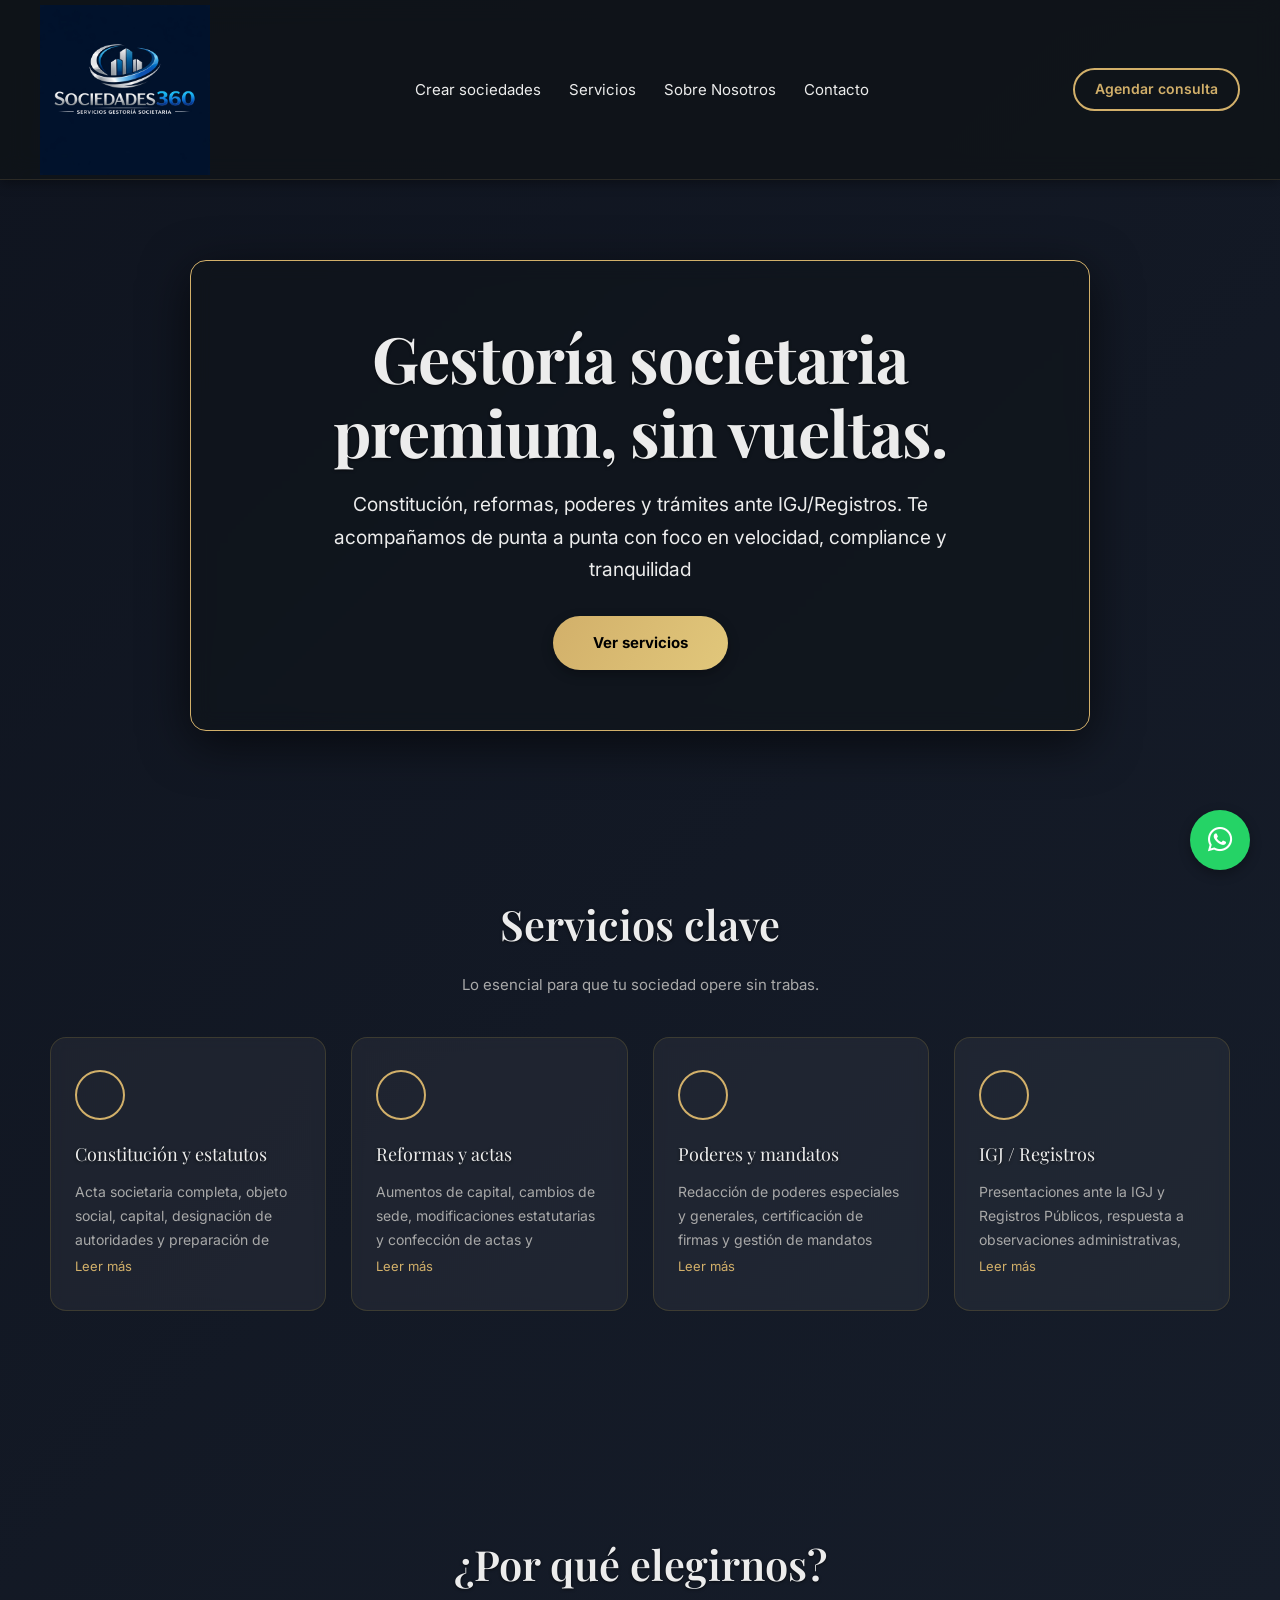
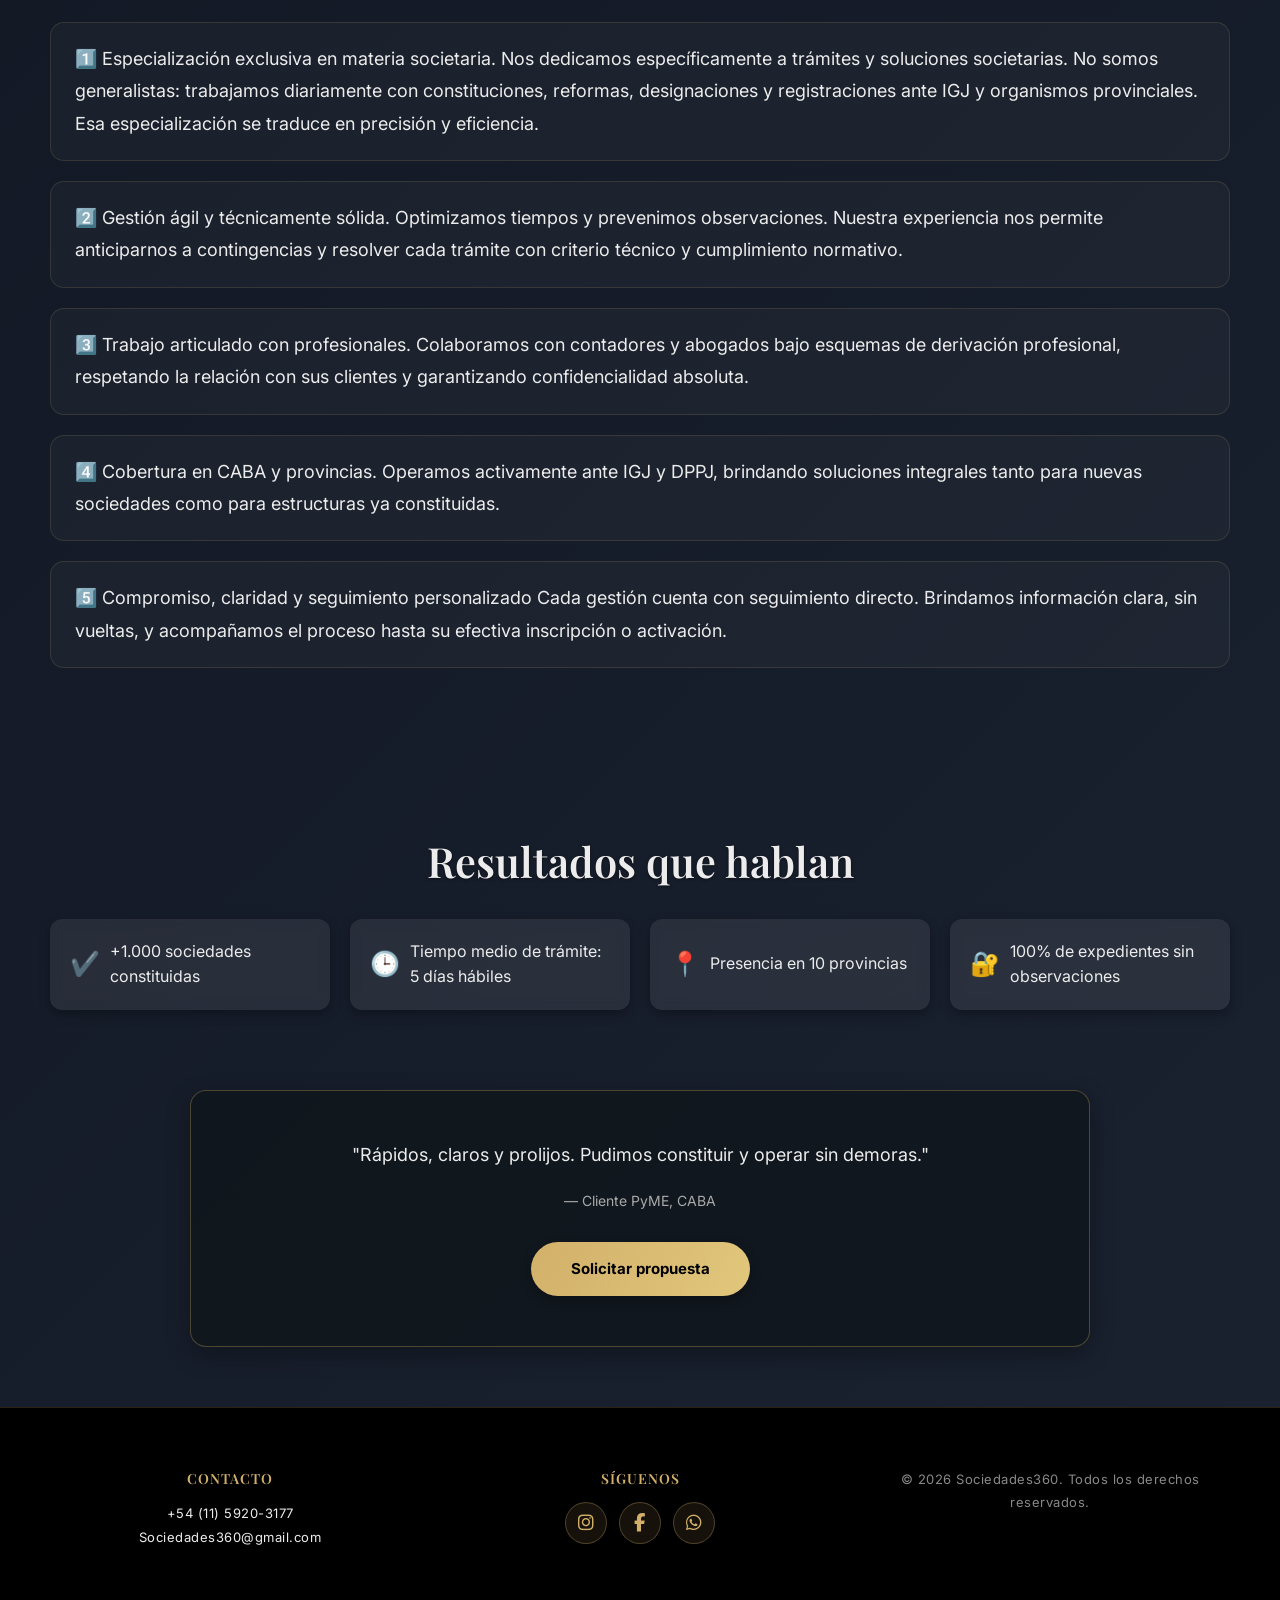
==== commit 9a761dc2: "listo." ====
--- a/index.html
+++ b/index.html
@@ -2,6 +2,7 @@
 <html lang="es">
 <head>
     <meta charset="UTF-8">
+    <meta name="viewport" content="width=device-width, initial-scale=1.0">
     <meta name="viewport" content="width=device-width, initial-scale=1.0">
     <title>Sociedades360</title>
     <meta charset="UTF-8"> <title>WhatsApp Icon</title> <!-- Enlace a Font Awesome desde CDN --> 
@@ -13,8 +14,7 @@
     <link rel="stylesheet" href="./style.css">
 </head>
 <body>
-    <!-- Navbar -->
-    <nav>
+  <nav>
     <a href="index.html" class="logo">
         <img src="./360sociedad.jpg" alt="Sociedades360 logo">
     </a>
@@ -173,13 +173,12 @@
         });
 
 const menuToggle = document.getElementById('mobile-menu');
-    const navLinks = document.querySelector('.nav-links');
+const navLinks = document.querySelector('.nav-links');
 
-    menuToggle.addEventListener('click', () => {
-        navLinks.classList.toggle('active');
-    });
+menuToggle.addEventListener('click', () => {
+    navLinks.classList.toggle('active');
+});
+
     </script>
 </body>
-
 </html>
-
--- a/style.css
+++ b/style.css
@@ -29,10 +29,14 @@
 
 /* 2. Estilos normales del Navbar (Desktop/PC) */
 nav {
-    display: flex;
-    align-items: center;
-    /* ... todo el código que ya tienes ... */
-}
+    background: rgba(15,20,30,0.18);
+    backdrop-filter: blur(20px);
+    -webkit-backdrop-filter: blur(20px);
+
+    border-bottom: 1px solid rgba(210,176,106,0.15);
+}
+
+
 
 .nav-links {
     display: flex;
@@ -108,34 +112,33 @@
     margin-inline: auto;
 }
 
-/* ---------- NAVBAR CORREGIDO ---------- */
+/* ===== NAVBAR LIMPIO Y ESTABLE ===== */
 nav {
     display: flex;
     align-items: center;
     justify-content: space-between;
-    padding: 0px 40px; /* Ajustado para que no sea tan alto */
-    background-color: rgba(15, 20, 25, 0.8); /* Mantengo tu transparencia */
+    padding: 0 40px;
+    height: 90px;
+    background-color: rgba(15, 20, 25, 0.88);
     backdrop-filter: blur(12px);
     box-shadow: 0 2px 12px rgba(0, 0, 0, 0.4);
     position: sticky;
     top: 0;
     z-index: 1000;
-    height: 90px; /* Altura fija para que no se deforme */
-}
-
-/* EL LOGO: Aquí estaba el error del tamaño */
+    height: 180px;;
+
+}
+
 nav .logo {
     display: flex;
     align-items: center;
-    height: 100%;
+    flex-shrink: 0;
 }
 
 nav .logo img {
-    height: 70px; /* Altura controlada */
-    width: auto;   /* El ancho se ajusta solo para no pixelar */
+    height: 170px;;
+    width: auto;
     object-fit: contain;
-    border-radius: 8px;
-    box-shadow: 0 4px 10px rgba(0, 0, 0, 0.3);
     transition: transform 0.3s ease;
 }
 
@@ -143,11 +146,10 @@
     transform: scale(1.05);
 }
 
-/* LINKS: Mantengo tus estilos y espaciado */
 .nav-links {
     display: flex;
     align-items: center;
-    gap: 32px;
+    gap: 28px;
     list-style: none;
     margin: 0;
     padding: 0;
@@ -156,86 +158,106 @@
 .nav-links a {
     color: var(--color-light);
     font-size: 15px;
-    text-decoration: none;
     transition: color .25s ease, letter-spacing .25s ease;
 }
 
-.nav-links a:hover, .nav-links a.active {
-    color: var(--color-gold);
-    letter-spacing: 0.5px;
-}
-
-/* BOTÓN AGENDAR: Mantengo tu diseño dorado */
+.nav-links a:hover {
+    color: var(--color-gold);
+    letter-spacing: 0.4px;
+}
+
 .btn-agendar {
     display: inline-flex;
     align-items: center;
     justify-content: center;
     min-height: 42px;
+    padding: 8px 20px;
+    border: 2px solid var(--color-gold);
+    border-radius: 999px;
+    color: var(--color-gold);
     background: transparent;
-    border: 2px solid var(--color-gold);
-    color: var(--color-gold);
-    padding: 8px 20px;
-    border-radius: 999px;
-    text-decoration: none;
     font-size: 14px;
     font-weight: 600;
-    transition: background 0.3s, color 0.3s, transform 0.3s;
     white-space: nowrap;
+    transition: all 0.3s ease;
 }
 
 .btn-agendar:hover {
-    background-color: var(--color-gold);
+    background: var(--color-gold);
     color: #000;
     transform: translateY(-2px);
 }
 
-/* --- MENÚ RESPONSIVE (CELULARES) --- */
-
-/* Primero, ocultamos el botón de hamburguesa en PC */
 .menu-toggle {
     display: none;
     flex-direction: column;
+    justify-content: center;
+    gap: 5px;
     cursor: pointer;
-    gap: 5px;
 }
 
 .menu-toggle span {
-    width: 30px;
+    width: 28px;
     height: 3px;
-    background-color: var(--color-gold);
+    background: var(--color-gold);
     border-radius: 2px;
 }
 
-@media (max-width: 900px) {
+/* ===== TABLET ===== */
+@media (max-width: 1024px) {
     nav {
-        padding: 0 20px;
+        padding: 0 24px;
+    }
+
+    nav .logo img {
+        height: 60px;
+        max-height: 60px;
+    }
+
+    .nav-links {
+        gap: 20px;
+    }
+}
+
+/* ===== CELULAR ===== */
+@media (max-width: 768px) {
+    nav {
+        height: 78px;
+        padding: 0 16px;
+        position: sticky;
+    }
+
+    nav .logo {
+        display: none;
     }
 
     .menu-toggle {
-        display: flex; /* Aparece en móviles */
+        display: flex;
+        margin-left: auto;
+    }
+
+    .btn-agendar {
+        display: none;
     }
 
     .nav-links {
-        display: none; /* Se oculta el menú normal */
+        display: none;
         flex-direction: column;
+        align-items: center;
+        justify-content: center;
+        gap: 18px;
         position: absolute;
-        top: 90px;
+        top: 78px;
         left: 0;
         width: 100%;
-        background-color: rgba(15, 20, 25, 0.95);
-        padding: 20px 0;
-        gap: 20px;
-        text-align: center;
-        border-bottom: 1px solid var(--color-gold);
-    }
-
-    /* Clase para mostrar el menú cuando tocas el botón (necesita un poquito de JS) */
+        padding: 24px 16px;
+        background: rgba(15, 20, 25, 0.97);
+        border-bottom: 1px solid rgba(210, 176, 106, 0.25);
+        z-index: 999;
+    }
+
     .nav-links.active {
         display: flex;
-    }
-
-    .btn-agendar {
-        display: none; /* Ocultamos el botón de la derecha en móvil para que no choque */
     }
 }
 /* ---------- HERO HOME ---------- */
